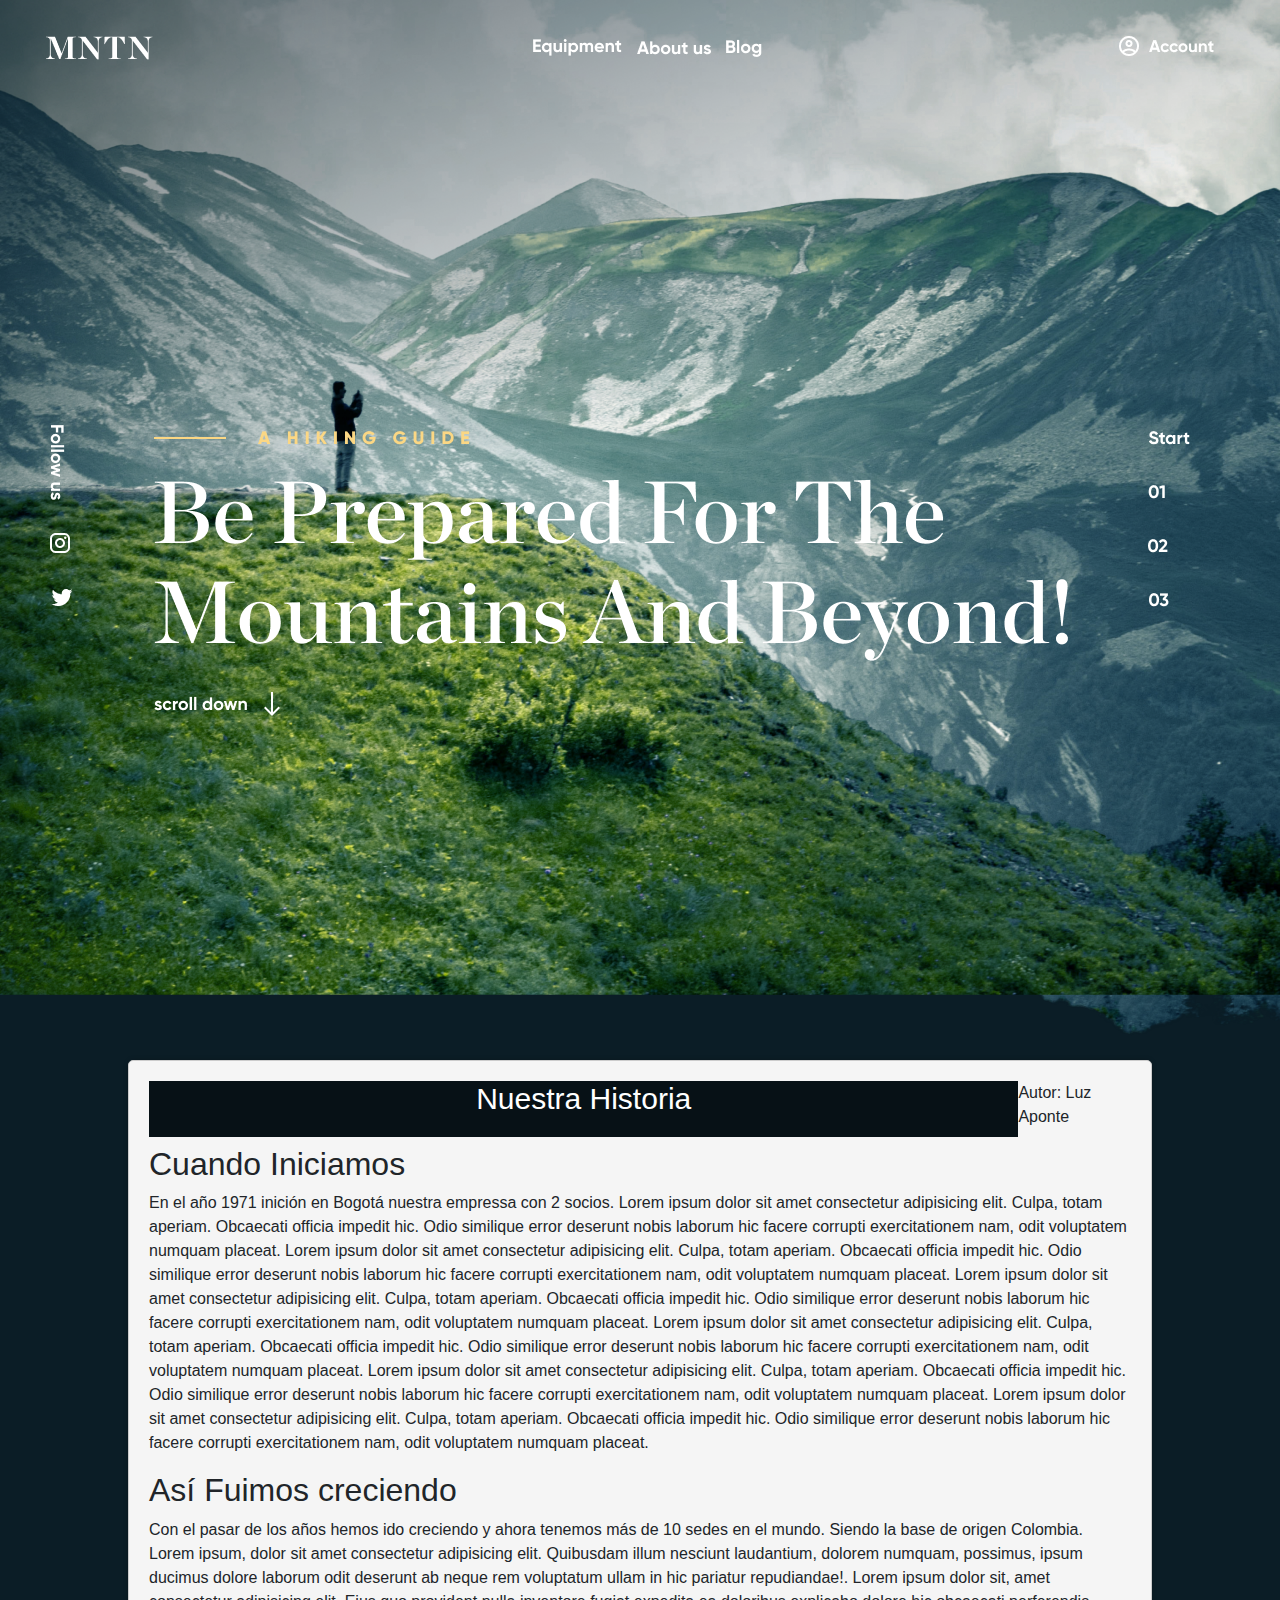
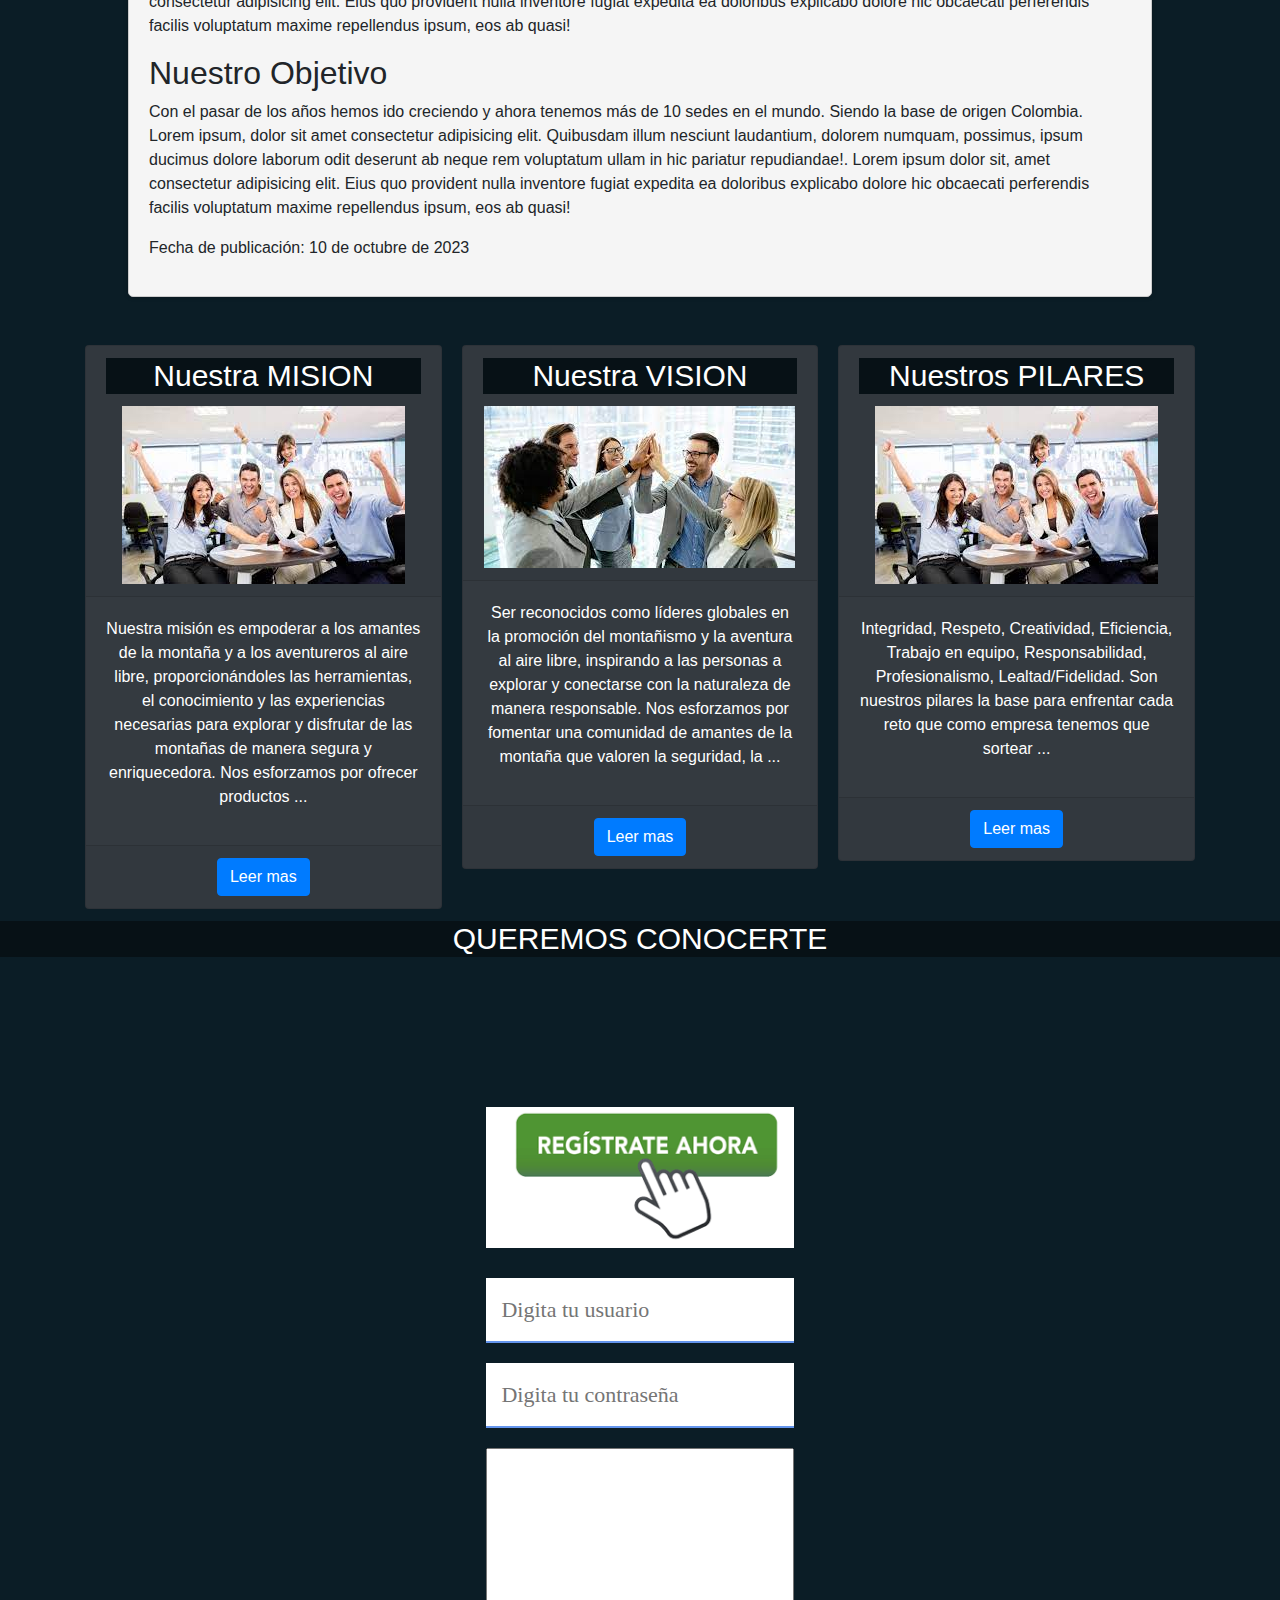
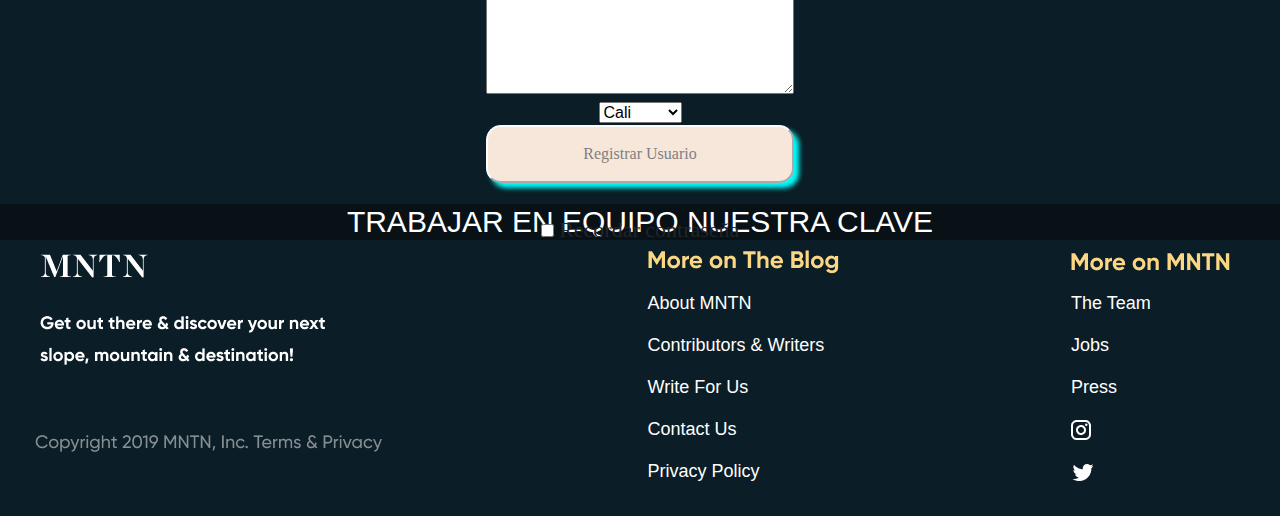
==== about.html @ 76455c4f "avance" ====
<!DOCTYPE html>
<html lang="es">
<head>
    <meta charset="UTF-8">
    <meta name="viewport" content="width=device-width, initial-scale=1.0">
    <title>MNTN ABOUT US</title>

    <link rel="stylesheet" href="https://cdn.jsdelivr.net/npm/bootstrap@4.4.1/dist/css/bootstrap.min.css" integrity="sha384-Vkoo8x4CGsO3+Hhxv8T/Q5PaXtkKtu6ug5TOeNV6gBiFeWPGFN9MuhOf23Q9Ifjh" crossorigin="anonymous">
    <link rel="shortcut icon" href="./Assests/img/favicon.ico" type="image/x-icon">
    <link rel="stylesheet" href="./Styles/styles.css">
    <link rel="stylesheet" href="./Styles/about.css">
</head>
<body>

    <header>
        
        
        
        <div class="logo">
            <a href="./index.html"><img src="./Assests/img/Logo.png" alt="Logo"></a>
        </div>

        
        <!-- barra navegacion-->
        <nav>
            <ul>
                <li><a href="./equipment.html"><img src="./Assests/img/Equipment0.png" alt="Equipment"></a></li>
                <li><a href="./about.html"><img src="./Assests/img/About us.png" alt="About us"></a></li>
                <li><img src="./Assests/img/Blog.png" alt="Blog"></li>
            </ul>
        </nav>
        


        <div class="cuenta">
            <span>
                <img src="./Assests/img/Account.png" alt="ACCOUNT">
            </span>
        </div>
       
    </header>
      
    <section class="content">
        <div class="social">
            <ul>
                <li><img src="./Assests/img/Follow us.png" alt="Follow us"></li>
                <li> <a href="https://www.instagram.com/" target="_blank"> <img src="./Assests/img/Vector.png" alt="Instagram"></a> </li> 
                <li><a href="https://twitter.com/?lang=es" target="_blank"><img src="./Assests/img/twitter.png" alt="Twitter"></a></li>

            </ul>
        </div>

        <div class="mensaje">
            <ul>
                <li><img src="./Assests/img/Group 17.png" alt="A Hiking Guide"></li>
                <li><img src="./Assests/img/Be prepared for the Mountains and beyond!.png" alt="Beprepared"></li>
                <li><img src="./Assests/img/Group 7.png" alt="scroll down"> </li>
            </ul>
        </div>

        <div class="secciones">
            <ul>
                <li><img src="./Assests/img/Start.png" alt="start"></li>
                <li><img src="./Assests/img/01.png" alt="01"></li>
                <li><img src="./Assests/img/02.png" alt="02"></li>
                <li><img src="./Assests/img/03.png" alt="03"></li>
            </ul>
        </div>


    </section>


    <section class="fondo">
        <img class="cielo" src="./Assests/img/HG.png" alt="Cielo">
        <img class="montana" src="./Assests/img/MG.png" alt="Mountain">
        <img class="grama" src="./Assests/img/VG.png" alt="Grama">  
        <img class="sombra"  src="./Assests/img/BG Hero.png" alt="sombra"> 
    </section>


       
   
    <section class="paginaaboutus">
        <article>
            <header>
                <h1>Nuestra Historia</h1>
                <p>Autor: Luz Aponte</p>
            </header>
            <section>
                <h2>Cuando Iniciamos</h2>
                <p>En el año 1971 inición en Bogotá nuestra empressa con 2 socios. 
                    Lorem ipsum dolor sit amet consectetur adipisicing elit. Culpa, totam aperiam. Obcaecati officia impedit hic. Odio similique error deserunt nobis laborum hic facere corrupti exercitationem nam, odit voluptatem numquam placeat.
                    Lorem ipsum dolor sit amet consectetur adipisicing elit. Culpa, totam aperiam. Obcaecati officia impedit hic. Odio similique error deserunt nobis laborum hic facere corrupti exercitationem nam, odit voluptatem numquam placeat.
                    Lorem ipsum dolor sit amet consectetur adipisicing elit. Culpa, totam aperiam. Obcaecati officia impedit hic. Odio similique error deserunt nobis laborum hic facere corrupti exercitationem nam, odit voluptatem numquam placeat.
                    Lorem ipsum dolor sit amet consectetur adipisicing elit. Culpa, totam aperiam. Obcaecati officia impedit hic. Odio similique error deserunt nobis laborum hic facere corrupti exercitationem nam, odit voluptatem numquam placeat.
                    Lorem ipsum dolor sit amet consectetur adipisicing elit. Culpa, totam aperiam. Obcaecati officia impedit hic. Odio similique error deserunt nobis laborum hic facere corrupti exercitationem nam, odit voluptatem numquam placeat.
                    Lorem ipsum dolor sit amet consectetur adipisicing elit. Culpa, totam aperiam. Obcaecati officia impedit hic. Odio similique error deserunt nobis laborum hic facere corrupti exercitationem nam, odit voluptatem numquam placeat.
                </p>
            </section>
            <section>
                <h2>Así Fuimos creciendo</h2>
                <p>Con el pasar de los años hemos ido creciendo y ahora tenemos más de 10 sedes en el mundo. Siendo la base de origen Colombia. Lorem ipsum, dolor sit amet consectetur adipisicing elit. Quibusdam illum nesciunt laudantium, dolorem numquam, possimus, ipsum ducimus dolore laborum odit deserunt ab neque rem voluptatum ullam in hic pariatur repudiandae!. Lorem ipsum dolor sit, amet consectetur adipisicing elit. Eius quo provident nulla inventore fugiat expedita ea doloribus explicabo dolore hic obcaecati perferendis facilis voluptatum maxime repellendus ipsum, eos ab quasi!</p>
            </section>
            <section>
                <h2>Nuestro Objetivo</h2>
                <p>Con el pasar de los años hemos ido creciendo y ahora tenemos más de 10 sedes en el mundo. Siendo la base de origen Colombia. Lorem ipsum, dolor sit amet consectetur adipisicing elit. Quibusdam illum nesciunt laudantium, dolorem numquam, possimus, ipsum ducimus dolore laborum odit deserunt ab neque rem voluptatum ullam in hic pariatur repudiandae!. Lorem ipsum dolor sit, amet consectetur adipisicing elit. Eius quo provident nulla inventore fugiat expedita ea doloribus explicabo dolore hic obcaecati perferendis facilis voluptatum maxime repellendus ipsum, eos ab quasi!</p>
            </section>
            
            <footer>
                <p>Fecha de publicación: 10 de octubre de 2023</p>
            </footer>
        </article>
              
    </section>

    <section class="container mt-5">
        <div class="card-columns">
            <div class="card bg-dark text-center text-white">
    
                <div class="card-header">
                    <h1 class="card-title">Nuestra MISION</h1>
                    <img src="./Assests/img/equipo1.jpg" alt="">
                </div>     
                
                <div class="card-body">
                    <p>
                        Nuestra misión es empoderar a los amantes de la montaña y a los aventureros al aire libre, proporcionándoles las herramientas, el conocimiento y las experiencias necesarias para explorar y disfrutar de las montañas de manera segura y enriquecedora. Nos esforzamos por ofrecer productos ... 
                    </p>
                </div>
    
                <div class="card-footer" >
                    <a href="" class="btn btn-primary">Leer mas</a>
                </div>
              
            </div>
    
            <div class="card bg-dark text-center text-white">
    
                <div class="card-header">
                    <h1 class="card-title">Nuestra VISION</h1>
                    <img src="./Assests/img/equipo2.jpg" alt="">
                </div>     
                
                <div class="card-body">
                    <p>
                        Ser reconocidos como líderes globales en la promoción del montañismo y la aventura al aire libre, inspirando a las personas a explorar y conectarse con la naturaleza de manera responsable. Nos esforzamos por fomentar una comunidad de amantes de la montaña que valoren la seguridad, la ...            </p>
                </div>
    
                <div class="card-footer" >
                    <a href="" class="btn btn-primary">Leer mas</a>
                </div>
              
            </div>
            <div class="card bg-dark text-center text-white">
    
                <div class="card-header">
                    <h1 class="card-title">Nuestros PILARES</h1>
                    <img src="./Assests/img/equipo1.jpg" alt="">
                </div>     
                
                <div class="card-body">
                    <p>
                        Integridad, Respeto, Creatividad, Eficiencia, Trabajo en equipo, Responsabilidad, Profesionalismo, Lealtad/Fidelidad. Son nuestros pilares la base para enfrentar cada reto que como empresa tenemos que sortear ... 
                    </p>
                </div>
    
                <div class="card-footer" >
                    <a href="" class="btn btn-primary">Leer mas</a>
                </div>
              
            </div>
           
        </div>
       </section>

       <h1>
        QUEREMOS CONOCERTE 
    </h1>   


       <section>
        <form>
            <img src="./Assests/img/registro.png" alt="registrto">
            <input type="text" placeholder="Digita tu usuario">
         
            <input type="password" required placeholder="Digita tu contraseña">

            <textarea name="" id="" cols="30" rows="10" maxlength="100"></textarea>
       
       <select name="" id="">
            <option value="Bogota">Bogotá</option>
            <option value="Cali" selected>Cali</option>
            <option value="Medellin">Medellín</option>

       </select>

            <button type="submit">Registrar Usuario</button>
            <div class="recordarContraseñas">
                <input type="checkbox" name="recordar">   
                <label for="recordar">Recordar contraseña</label>
            </div>
          
                     
           
        </form>
    </section>

    

   <!--
    <div class="vacio">

    </div>
   --> 


    <h1>
        TRABAJAR EN EQUIPO NUESTRA CLAVE 
    </h1>    

     


    <footer>
        <div class="copyright">
            <ul>
                <li><a href="./index.html"><img src="./Assests/img/Logo.png" alt="Logo"></a></li>
                <li><img src="./Assests/img/Get out there & discover your next slope, mountain & destination!.png" alt="Get out"></li>
            </ul>
            <img class="privacy" src="./Assests/img/Copyright 2019 MNTN, Inc. Terms & Privacy.png" alt="Copyright"></li>
        </div>

        <div class="Moreontheblog">
            <ul>
                <li><img src="./Assests/img/More on The Blog.png" alt="Moreon the blog"></li>
                <li>About MNTN</li>
                <li>Contributors & Writers</li>
                <li>Write For Us</li>
                <li>Contact Us</li>
                <li>Privacy Policy</li>
            </ul>
        </div>

        <div class="MoreonMNTN">
            <ul>
                <li><img src="./Assests/img/More on MNTN.png" alt="More on MNTN"></li>
                <li>The Team</li>
                <li>Jobs</li>
                <li>Press</li>
                <li> <a href="https://www.instagram.com/" target="_blank"> <img src="./Assests/img/Vector.png" alt="Instagram"></a> </li> 
                <li><a href="https://twitter.com/?lang=es" target="_blank"><img src="./Assests/img/twitter.png" alt="Twitter"></a></li>
            </ul>
        </div>
    </footer>




    <script src="https://code.jquery.com/jquery-3.4.1.slim.min.js" integrity="sha384-J6qa4849blE2+poT4WnyKhv5vZF5SrPo0iEjwBvKU7imGFAV0wwj1yYfoRSJoZ+n" crossorigin="anonymous"></script>
    <script src="https://cdn.jsdelivr.net/npm/popper.js@1.16.0/dist/umd/popper.min.js" integrity="sha384-Q6E9RHvbIyZFJoft+2mJbHaEWldlvI9IOYy5n3zV9zzTtmI3UksdQRVvoxMfooAo" crossorigin="anonymous"></script>
    <script src="https://cdn.jsdelivr.net/npm/bootstrap@4.4.1/dist/js/bootstrap.min.js" integrity="sha384-wfSDF2E50Y2D1uUdj0O3uMBJnjuUD4Ih7YwaYd1iqfktj0Uod8GCExl3Og8ifwB6" crossorigin="anonymous"></script>

</body>
</html>
---- Styles/styles.css ----
body{
    margin: 0;
    padding: 0;
    background-color: #0B1D26;

}

header{
    display: flex;
    flex-direction: row;
    justify-content: space-between;
    /*margin-top: 35px;*/
    width: 100%;
    position: relative;
    z-index: 2;
}

.logo{
  margin-left: 45px; 
  margin-top: 30px;
}

nav ul{
    display: flex;
    flex-direction: row;
    list-style: none;
    margin-top: 35px;
    }

nav ul li{
    display: inline-block;
    margin-right: 15px;
}


.cuenta{
    display: flex;
    flex-direction: row;
    margin-top: 33px;
    margin-right: 65px;
}

.content{
    display: flex;
    flex-direction: row;
    justify-content: space-between;
    width: 100;
    position: relative;
    margin-top: 350px;
    z-index: 2;
}

.social ul li{
    margin-left: 10px; 
    margin-bottom: 30px;
    list-style: none;
}

.mensaje ul li{
    margin-bottom: 30px;
    list-style: none;
}


.secciones ul li{
    margin-bottom: 30px;
    margin-right: 90px;
    list-style: none;
}

.fondo{
    position: relative;
    margin-top: -900px;
    z-index: 0;
}
.cielo{
    position: relative;
    margin-top: -100px;
    width: 100%;
}

.montana{
    margin-top: -400px;
    width: 100%;
}

.grama{
    margin-top: -724px;
    width: 100%;
}

.cielo, .montana, .grama{
    position: relative;
    z-index: 0;
}

.sombra{
    position: absolute;
    top: 0;
    left: 0;
    z-index: 0;
    width: 100%;
}


footer{
display: flex;
flex-direction: row;
justify-content:space-between;
}

.copyright ul li{
    margin-bottom: 30px;
    margin-right: 90px;
    list-style: none;
}


.Moreontheblog ul li{
    padding-bottom: 15px ;
    color: white;     
    font-size: 18px ;
    list-style: none;
}

.MoreonMNTN ul li{
   padding-bottom: 15px ;
   margin-right: 50px;
   color: white;
   font-size: 18px ;
   list-style: none;
}

.privacy{
margin-left: 35px;
margin-top: 40px;
}

.principal{
    display: flex;
    margin-left: 60px;
}

.imagen1 {
    margin-top: 50px;
    margin-left: 60px; 
}

.imagen2 {
    position: relative;
    margin-right: 20px ;
    top: 95px;
}

.imagen3 {
    margin-left: 10%/* Coloca la imagen 3 a la derecha de la imagen 2 */
}


.principal2{
    display: flex;
    margin-left: 60px;
}
      
.imagen21 {
    margin-top: 50px;
    margin-left: 60px; 
}
      
.imagen22 {
    position: relative;
    margin-top: 70px;
    margin-left: 200px;
}
      
.imagen23 {
    margin-top: 70px;
    margin-right: 50px ;
}

.principal3{
    display: flex;
    margin-left: 60px;
}
          
.imagen31 {
    margin-top: 50px;
    margin-left: 60px; 
}
          
.imagen32 {
    position: relative;
    margin-right: 20px ;
    top: 95px;
}

.imagen33 {
   margin-left: 10%/* Coloca la imagen 3 a la derecha de la imagen 2 */

}

.ir a{
    margin-left:  330px;
    color: white;
    font-size: 20px ;
    transition: background-color 0.3s; 
}

.ir a:hover {
    background-color: #0056b3; /* Cambia el color de fondo al pasar el ratón por encima */
}

.ir2 a{
    margin-left: 1150px;
    color: white;
    font-size: 20px ;
    transition: background-color 0.3s; 
}

.ir2 a:hover {
    background-color: #0056b3; /* Cambia el color de fondo al pasar el ratón por encima */
}
---- Styles/about.css ----
body{
    margin: 0;
    padding: 0;
    /*background-color: #0B1D26; */
   /* background-color: brown;  */
}

header{
    display: flex;
    flex-direction: row;
    justify-content: space-between;
    /*margin-top: 35px;*/
    width: 100%;
    position: relative;
    z-index: 2;
}

.fondo .cielo2{
    position: relative;
    margin-top: -75px;
    width: 100%;
    z-index: 0;
}

.sombra{
    position: absolute;
    margin-top: -70px;
    top: 0;
    left: 0;
    z-index: 0;
    width: 100%;
}

h1{
    background-color: #071116;
    color: white;
    text-align: center;
    font-size: 30px;
    font-style: normal;
    width: 100%; 
   
}

caption{
font-size: 32px;
color: white;
padding-bottom: 30px;
}


table{
    margin: 0  auto;
    margin-top: 40px;
    border-collapse: collapse;
    font-size: 20px;
    font-style: normal;
    /* sombra */
    /* text-shadow: 5px 5px 10px cornflowerblue}*/
    background-image: url("../images/qatar1.png");
    background-position: center;
    background-size: 50%;
    background-repeat: no-repeat;
}
th,td{
    border-style: ridge;
    padding: 15px;
}

tr>th{
    /* background con color */
    /* background-color:#78807c; */
    font-size: 22px;
     color: #FBD784;
}

tbody>tr:hover{
    background-color: #78807c;
    color: aliceblue;
}

.valores{
    /*background-color: #071116;*/
    padding: 30px;
    color: white;
    /* flex-direction: row;
    display: flex;
    position: relative;
    width: 100%;
    z-index: 0;*/
}

.vacio{
    width: 100%;
    height: 30px;
    background-color: #071116;
}


article {
    width: 80%;
    margin: 0 auto;
    padding: 20px;
    background-color: #f5f5f5;
    border: 1px solid #ccc;
    border-radius: 5px;
    box-shadow: 0 0 5px rgba(0, 0, 0, 0.2);
}


form{
    position: relative;
    top:100px;
    left: 35%;
    width: 30%;
    text-align: center;
    margin-top: 50px;
    margin-bottom: 50px;
}

form>img{
    width: 80%;
    padding-bottom: 30px;
}

form>input{
    font-size: 22px;
    width: 80%;
    margin-bottom: 20px;
    padding: 15px;
    /*border-radius: 15px; */
    border-color: cornflowerblue;
    border-top-style: none;
    border-left-style: none;
    border-right-style: none;
    font-size: 22px;
    font-family: 'Croissant One', cursive;
    font-family: 'Mulish', sans-serif;
    font-family: 'Young Serif', serif;
}

form>input:focus{
    outline:none;
}

form>button{
    background-color: rgb(247, 230, 218);
    color: gray;
    padding: 15px;
    width: 80%;
    border-radius: 15px;
    font-family: 'Mulish', sans-serif;
    font-family: 'Young Serif', serif;
    border-color: rgb(252, 252, 254);
    box-shadow: 5px 5px 5px cyan;
}
form>button:hover{
color: white;
width: 85%;
background-color: aquamarine;
}

.recordarContraseñas{
    padding-top: 30px;
    font-size: 22px;
    font-family: 'Croissant One', cursive;
    font-family: 'Mulish', sans-serif;
    font-family: 'Young Serif', serif;
}

textarea{
    max-width: 80%;
    max-height: 300px;
    min-width: 80%;
    min-height: 100px;
}
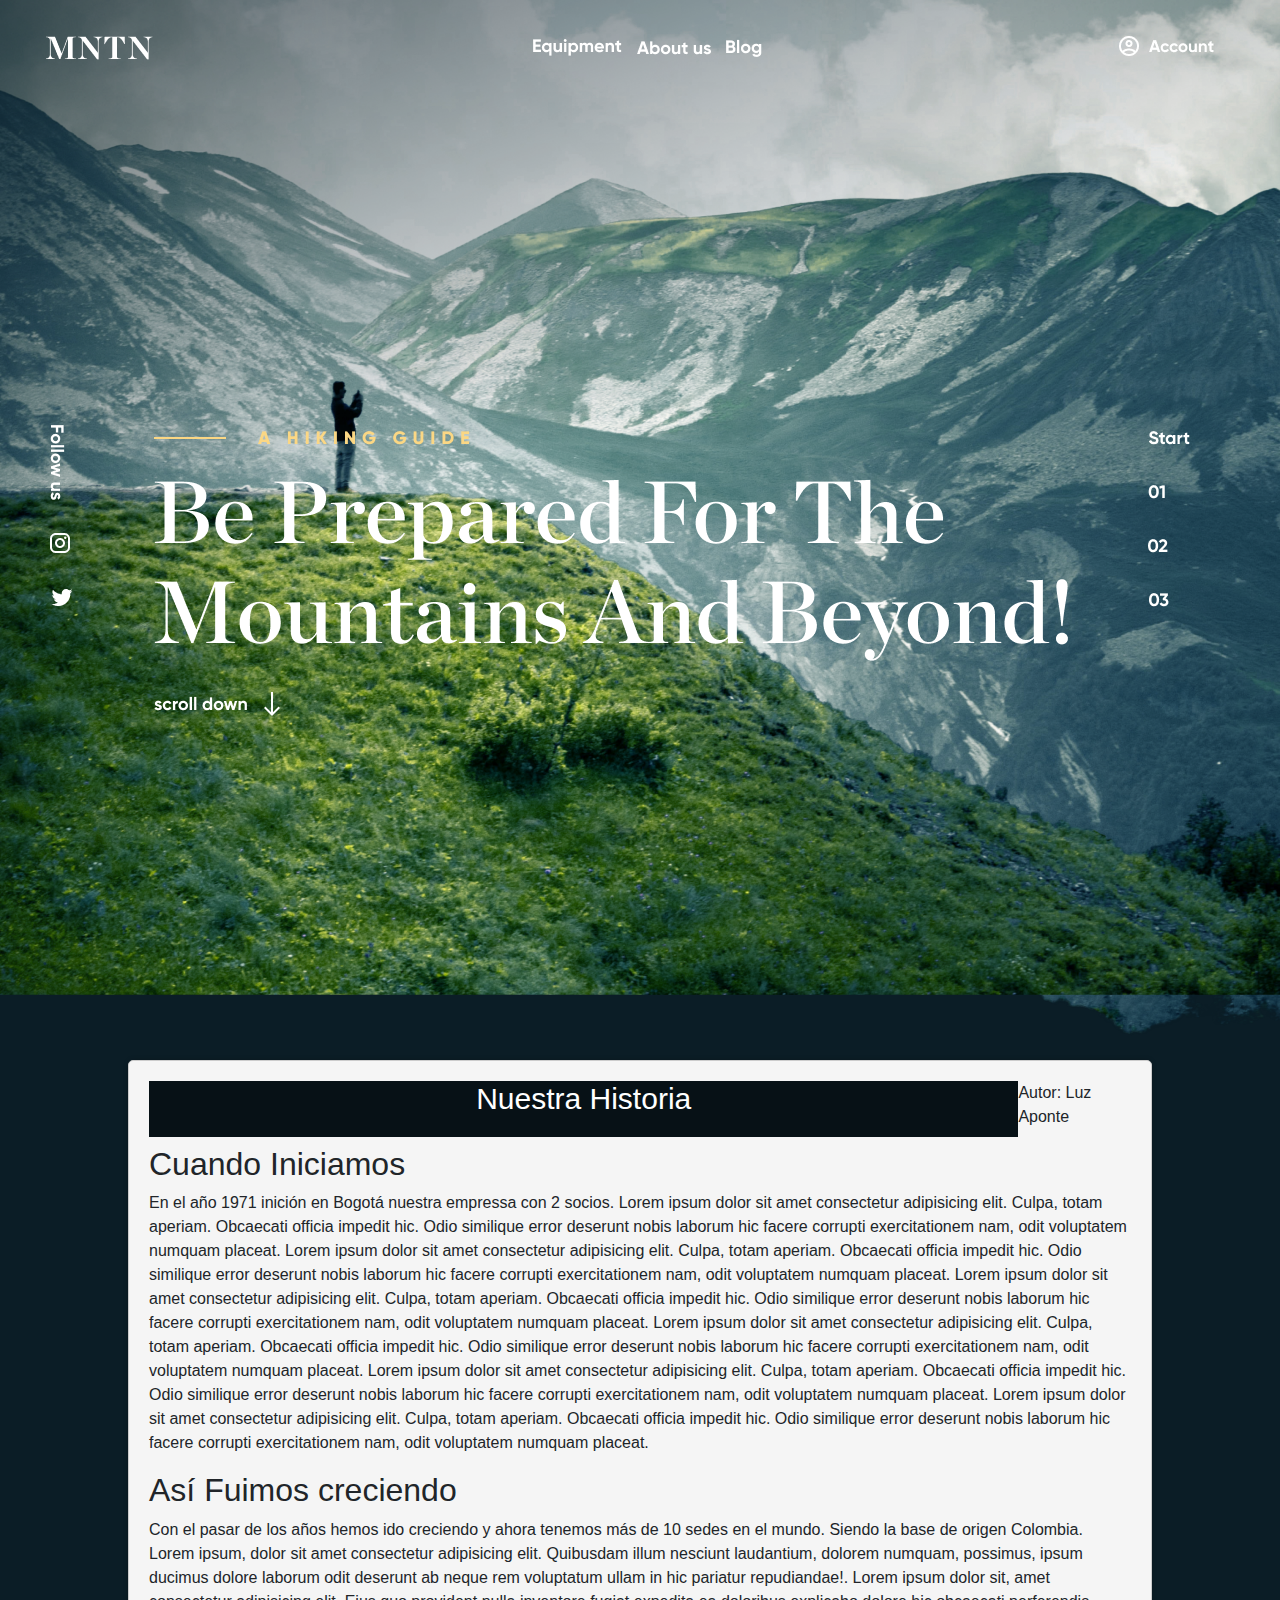
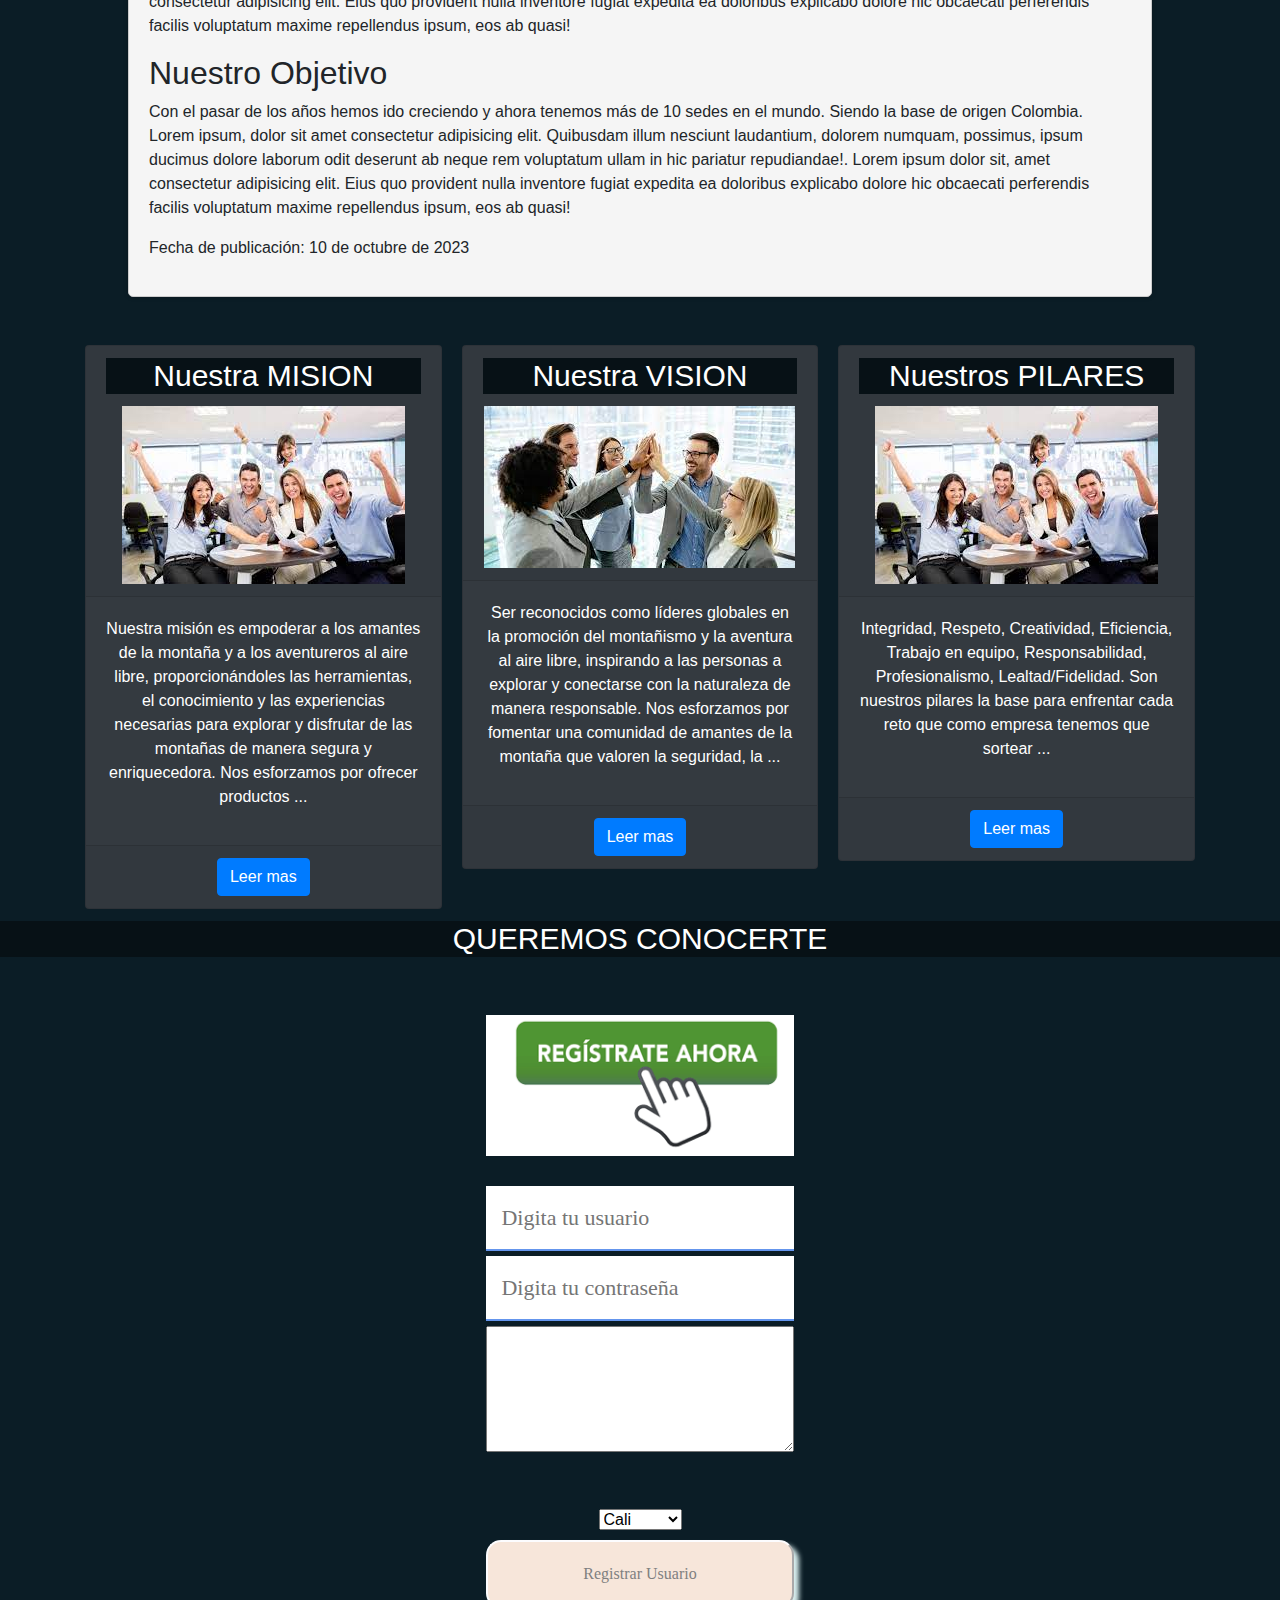
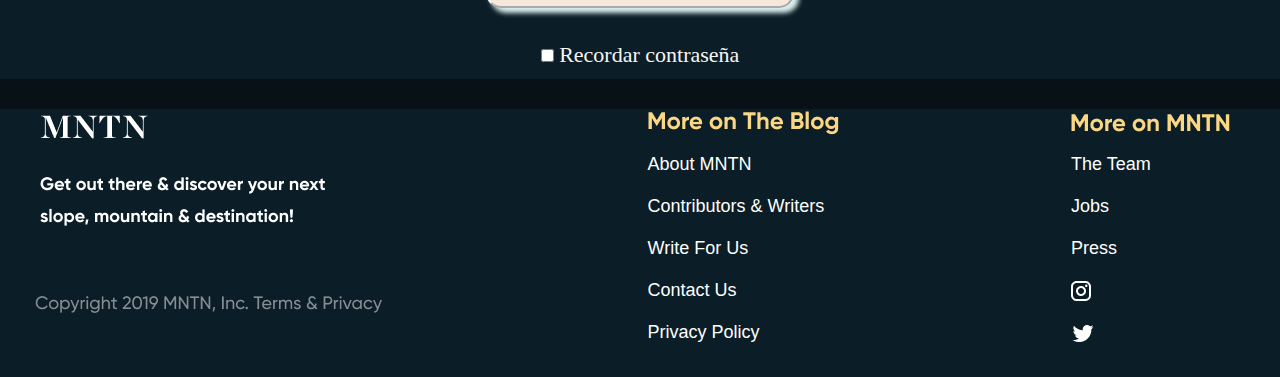
==== commit ccc4510f: "ultimos cambios" ====
--- a/about.html
+++ b/about.html
@@ -179,49 +179,37 @@
     </h1>   
 
 
-       <section>
+       <section class="formulario">
         <form>
             <img src="./Assests/img/registro.png" alt="registrto">
             <input type="text" placeholder="Digita tu usuario">
          
             <input type="password" required placeholder="Digita tu contraseña">
 
-            <textarea name="" id="" cols="30" rows="10" maxlength="100"></textarea>
+            <textarea name="" id="" cols="30" rows="5" maxlength="100"></textarea>
        
-       <select name="" id="">
-            <option value="Bogota">Bogotá</option>
-            <option value="Cali" selected>Cali</option>
-            <option value="Medellin">Medellín</option>
-
-       </select>
+                        
+            <div class="centrado">
+                <select name="" id="select">
+                    <option value="Bogota">Bogotá</option>
+                    <option value="Cali" selected>Cali</option>
+                    <option value="Medellin">Medellín</option>
+                </select>
+            </div>
 
             <button type="submit">Registrar Usuario</button>
             <div class="recordarContraseñas">
                 <input type="checkbox" name="recordar">   
                 <label for="recordar">Recordar contraseña</label>
             </div>
-          
-                     
-           
         </form>
     </section>
 
-    
-
-   <!--
+      
     <div class="vacio">
 
     </div>
-   --> 
-
-
-    <h1>
-        TRABAJAR EN EQUIPO NUESTRA CLAVE 
-    </h1>    
-
-     
-
-
+   
     <footer>
         <div class="copyright">
             <ul>
--- a/Styles/styles.css
+++ b/Styles/styles.css
@@ -139,6 +139,7 @@
 .principal{
     display: flex;
     margin-left: 60px;
+    max-width: 100%;
 }
 
 .imagen1 {
@@ -160,6 +161,7 @@
 .principal2{
     display: flex;
     margin-left: 60px;
+    max-width: 100%;
 }
       
 .imagen21 {
@@ -181,7 +183,8 @@
 .principal3{
     display: flex;
     margin-left: 60px;
-}
+    max-width: 100%;
+   }
           
 .imagen31 {
     margin-top: 50px;
--- a/Styles/about.css
+++ b/Styles/about.css
@@ -113,7 +113,7 @@
     left: 35%;
     width: 30%;
     text-align: center;
-    margin-top: 50px;
+    margin-top: -50px;
     margin-bottom: 50px;
 }
 
@@ -125,7 +125,7 @@
 form>input{
     font-size: 22px;
     width: 80%;
-    margin-bottom: 20px;
+    margin-bottom: 5px;
     padding: 15px;
     /*border-radius: 15px; */
     border-color: cornflowerblue;
@@ -143,33 +143,51 @@
 }
 
 form>button{
+    margin-top: 10px;
     background-color: rgb(247, 230, 218);
     color: gray;
-    padding: 15px;
+    padding: 20px;
     width: 80%;
     border-radius: 15px;
     font-family: 'Mulish', sans-serif;
     font-family: 'Young Serif', serif;
     border-color: rgb(252, 252, 254);
-    box-shadow: 5px 5px 5px cyan;
+    box-shadow: 5px 5px 5px rgb(219, 240, 240);
 }
 form>button:hover{
 color: white;
 width: 85%;
-background-color: aquamarine;
+background-color: rgb(118, 158, 205);
 }
 
 .recordarContraseñas{
+    color: #f5f5f5;
     padding-top: 30px;
+    padding-bottom: 50px;
     font-size: 22px;
     font-family: 'Croissant One', cursive;
     font-family: 'Mulish', sans-serif;
     font-family: 'Young Serif', serif;
+    margin-bottom: 15px;   
 }
 
 textarea{
+    margen
     max-width: 80%;
     max-height: 300px;
     min-width: 80%;
     min-height: 100px;
-}+    margin-bottom: 40px;
+}
+
+#select{
+    margin-top: 10px;
+}
+
+.centrado {
+    text-align: center; /* Centra horizontalmente */
+    display: flex;
+    justify-content: center; /* Centra horizontalmente en flexbox */
+    align-items: center; /* Centra verticalmente en flexbox */
+    
+  }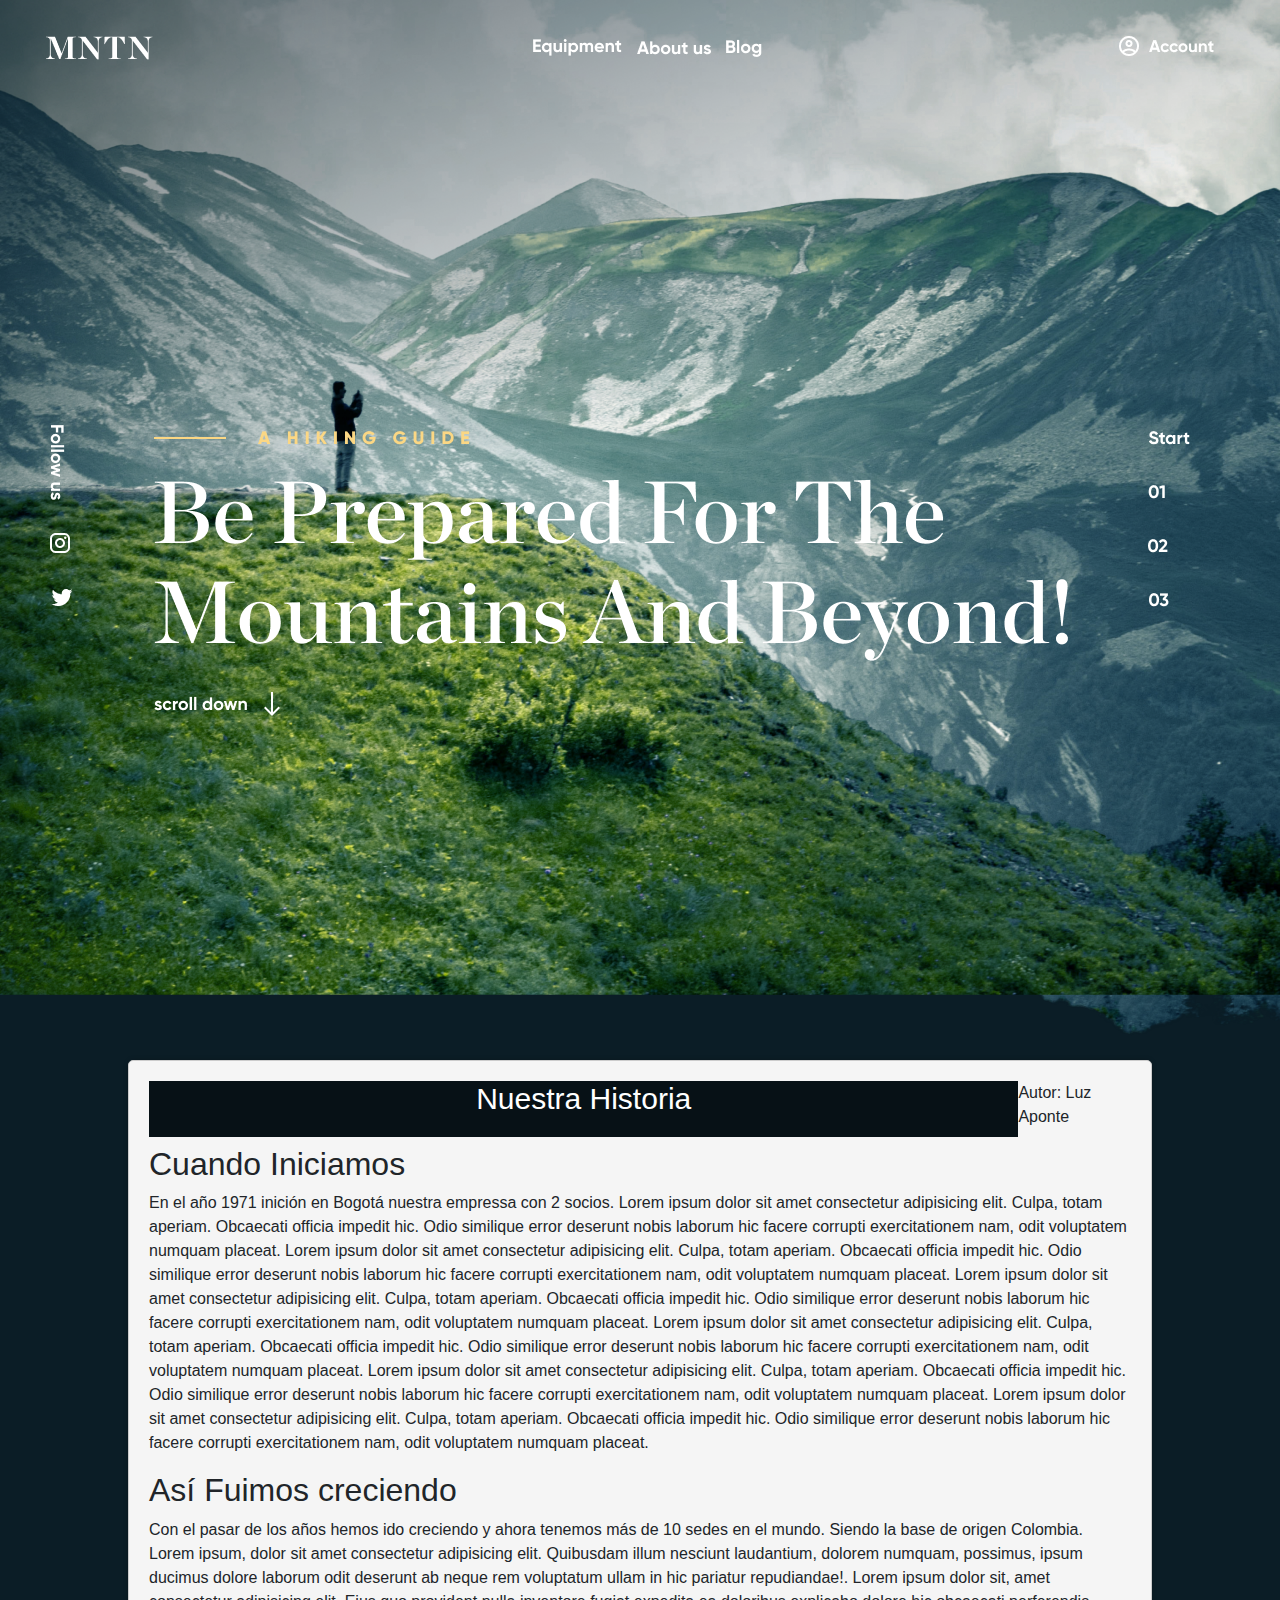
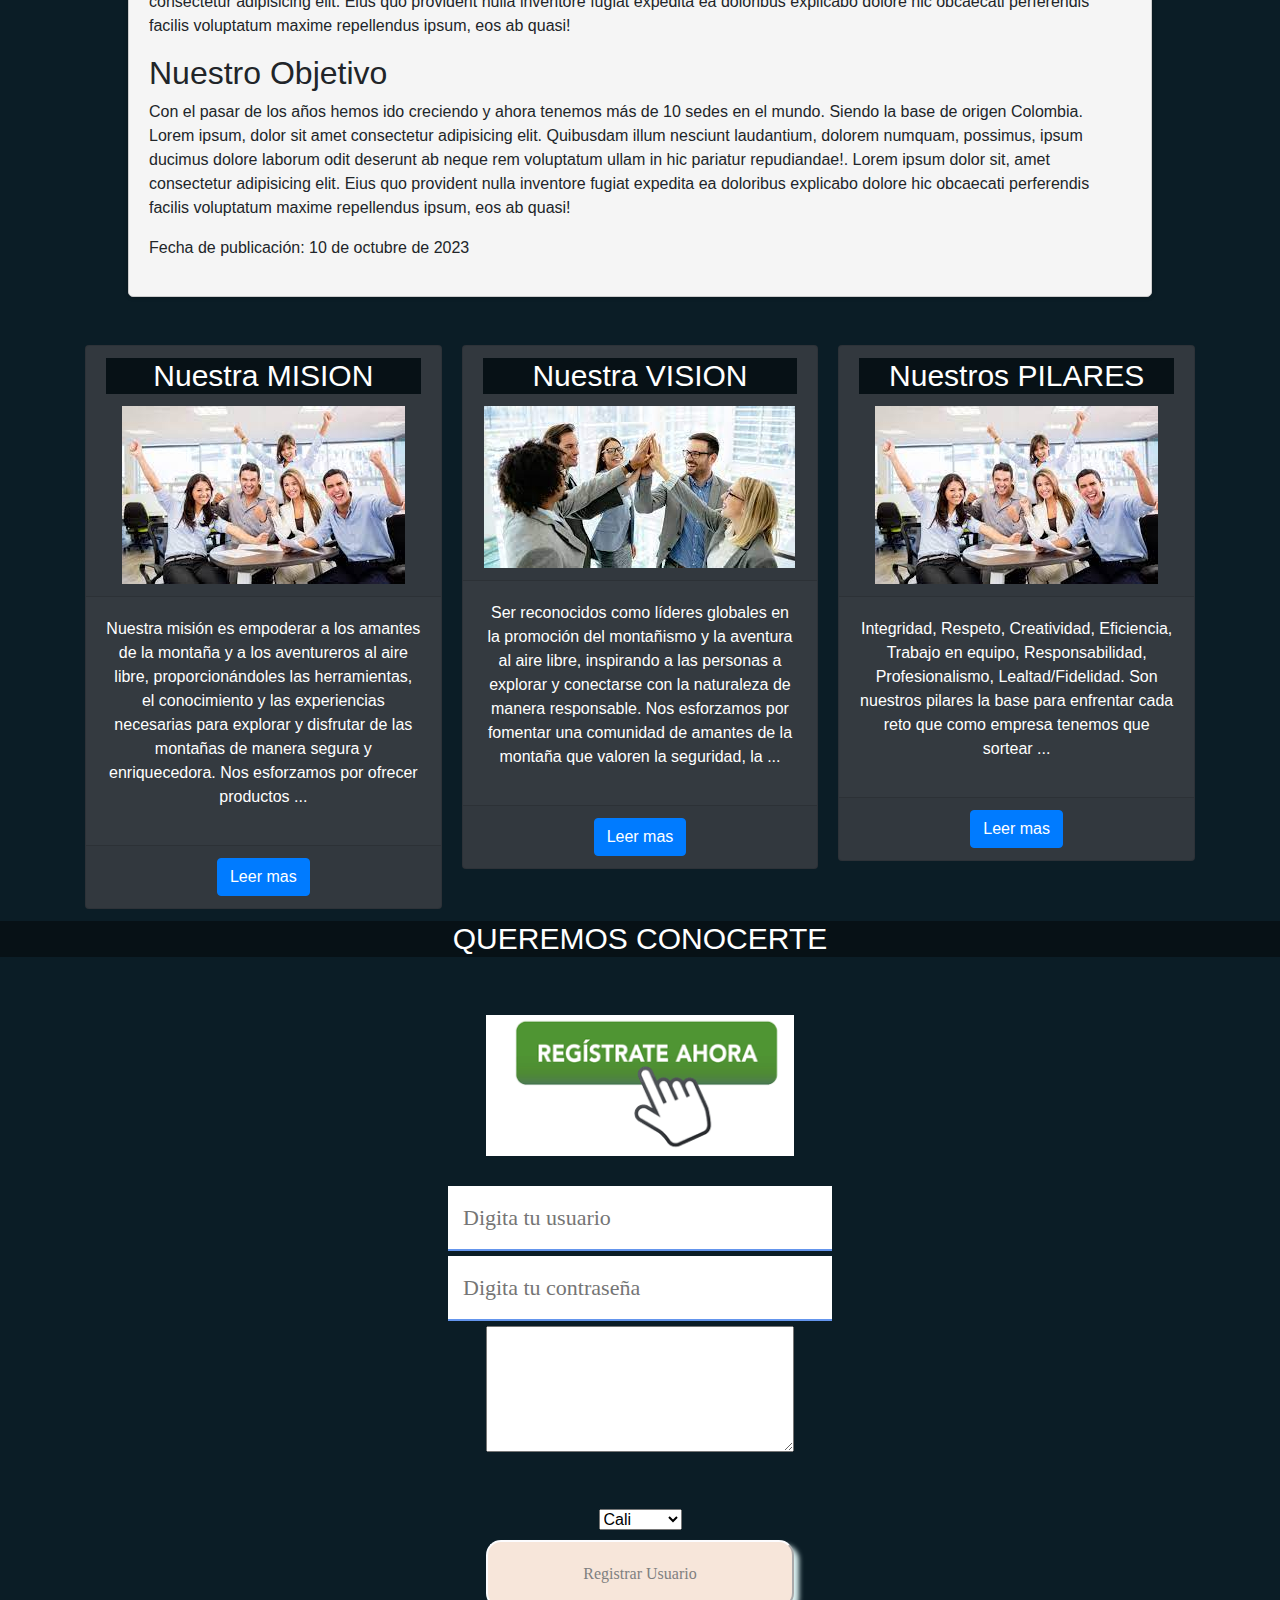
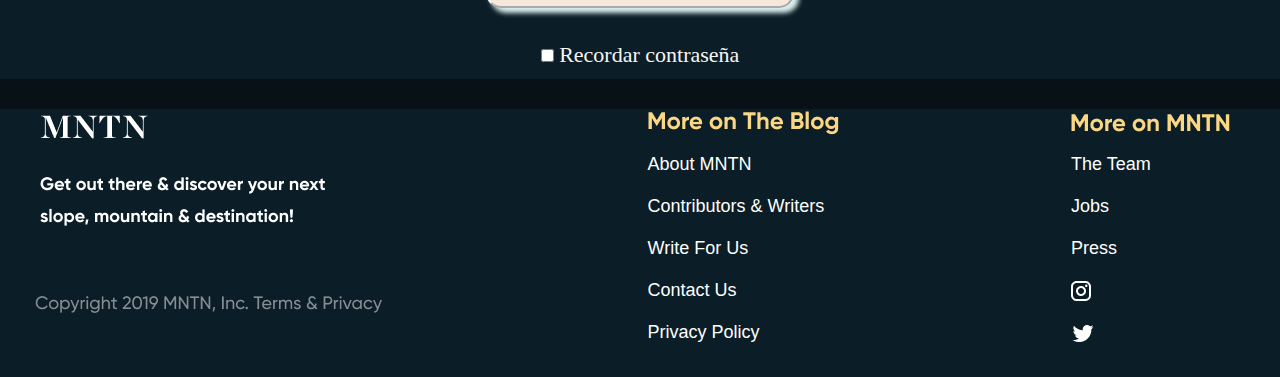
==== commit c601263b: "Actualizacion Formulario en about.html" ====
--- a/about.html
+++ b/about.html
@@ -1,26 +1,29 @@
 <!DOCTYPE html>
 <html lang="es">
+
 <head>
     <meta charset="UTF-8">
     <meta name="viewport" content="width=device-width, initial-scale=1.0">
     <title>MNTN ABOUT US</title>
 
-    <link rel="stylesheet" href="https://cdn.jsdelivr.net/npm/bootstrap@4.4.1/dist/css/bootstrap.min.css" integrity="sha384-Vkoo8x4CGsO3+Hhxv8T/Q5PaXtkKtu6ug5TOeNV6gBiFeWPGFN9MuhOf23Q9Ifjh" crossorigin="anonymous">
+    <link rel="stylesheet" href="https://cdn.jsdelivr.net/npm/bootstrap@4.4.1/dist/css/bootstrap.min.css"
+        integrity="sha384-Vkoo8x4CGsO3+Hhxv8T/Q5PaXtkKtu6ug5TOeNV6gBiFeWPGFN9MuhOf23Q9Ifjh" crossorigin="anonymous">
     <link rel="shortcut icon" href="./Assests/img/favicon.ico" type="image/x-icon">
     <link rel="stylesheet" href="./Styles/styles.css">
     <link rel="stylesheet" href="./Styles/about.css">
 </head>
+
 <body>
 
     <header>
-        
-        
-        
+
+
+
         <div class="logo">
             <a href="./index.html"><img src="./Assests/img/Logo.png" alt="Logo"></a>
         </div>
 
-        
+
         <!-- barra navegacion-->
         <nav>
             <ul>
@@ -29,7 +32,7 @@
                 <li><img src="./Assests/img/Blog.png" alt="Blog"></li>
             </ul>
         </nav>
-        
+
 
 
         <div class="cuenta">
@@ -37,15 +40,17 @@
                 <img src="./Assests/img/Account.png" alt="ACCOUNT">
             </span>
         </div>
-       
+
     </header>
-      
+
     <section class="content">
         <div class="social">
             <ul>
                 <li><img src="./Assests/img/Follow us.png" alt="Follow us"></li>
-                <li> <a href="https://www.instagram.com/" target="_blank"> <img src="./Assests/img/Vector.png" alt="Instagram"></a> </li> 
-                <li><a href="https://twitter.com/?lang=es" target="_blank"><img src="./Assests/img/twitter.png" alt="Twitter"></a></li>
+                <li> <a href="https://www.instagram.com/" target="_blank"> <img src="./Assests/img/Vector.png"
+                            alt="Instagram"></a> </li>
+                <li><a href="https://twitter.com/?lang=es" target="_blank"><img src="./Assests/img/twitter.png"
+                            alt="Twitter"></a></li>
 
             </ul>
         </div>
@@ -74,13 +79,13 @@
     <section class="fondo">
         <img class="cielo" src="./Assests/img/HG.png" alt="Cielo">
         <img class="montana" src="./Assests/img/MG.png" alt="Mountain">
-        <img class="grama" src="./Assests/img/VG.png" alt="Grama">  
-        <img class="sombra"  src="./Assests/img/BG Hero.png" alt="sombra"> 
-    </section>
-
-
-       
-   
+        <img class="grama" src="./Assests/img/VG.png" alt="Grama">
+        <img class="sombra" src="./Assests/img/BG Hero.png" alt="sombra">
+    </section>
+
+
+
+
     <section class="paginaaboutus">
         <article>
             <header>
@@ -89,106 +94,141 @@
             </header>
             <section>
                 <h2>Cuando Iniciamos</h2>
-                <p>En el año 1971 inición en Bogotá nuestra empressa con 2 socios. 
-                    Lorem ipsum dolor sit amet consectetur adipisicing elit. Culpa, totam aperiam. Obcaecati officia impedit hic. Odio similique error deserunt nobis laborum hic facere corrupti exercitationem nam, odit voluptatem numquam placeat.
-                    Lorem ipsum dolor sit amet consectetur adipisicing elit. Culpa, totam aperiam. Obcaecati officia impedit hic. Odio similique error deserunt nobis laborum hic facere corrupti exercitationem nam, odit voluptatem numquam placeat.
-                    Lorem ipsum dolor sit amet consectetur adipisicing elit. Culpa, totam aperiam. Obcaecati officia impedit hic. Odio similique error deserunt nobis laborum hic facere corrupti exercitationem nam, odit voluptatem numquam placeat.
-                    Lorem ipsum dolor sit amet consectetur adipisicing elit. Culpa, totam aperiam. Obcaecati officia impedit hic. Odio similique error deserunt nobis laborum hic facere corrupti exercitationem nam, odit voluptatem numquam placeat.
-                    Lorem ipsum dolor sit amet consectetur adipisicing elit. Culpa, totam aperiam. Obcaecati officia impedit hic. Odio similique error deserunt nobis laborum hic facere corrupti exercitationem nam, odit voluptatem numquam placeat.
-                    Lorem ipsum dolor sit amet consectetur adipisicing elit. Culpa, totam aperiam. Obcaecati officia impedit hic. Odio similique error deserunt nobis laborum hic facere corrupti exercitationem nam, odit voluptatem numquam placeat.
+                <p>En el año 1971 inición en Bogotá nuestra empressa con 2 socios.
+                    Lorem ipsum dolor sit amet consectetur adipisicing elit. Culpa, totam aperiam. Obcaecati officia
+                    impedit hic. Odio similique error deserunt nobis laborum hic facere corrupti exercitationem nam,
+                    odit voluptatem numquam placeat.
+                    Lorem ipsum dolor sit amet consectetur adipisicing elit. Culpa, totam aperiam. Obcaecati officia
+                    impedit hic. Odio similique error deserunt nobis laborum hic facere corrupti exercitationem nam,
+                    odit voluptatem numquam placeat.
+                    Lorem ipsum dolor sit amet consectetur adipisicing elit. Culpa, totam aperiam. Obcaecati officia
+                    impedit hic. Odio similique error deserunt nobis laborum hic facere corrupti exercitationem nam,
+                    odit voluptatem numquam placeat.
+                    Lorem ipsum dolor sit amet consectetur adipisicing elit. Culpa, totam aperiam. Obcaecati officia
+                    impedit hic. Odio similique error deserunt nobis laborum hic facere corrupti exercitationem nam,
+                    odit voluptatem numquam placeat.
+                    Lorem ipsum dolor sit amet consectetur adipisicing elit. Culpa, totam aperiam. Obcaecati officia
+                    impedit hic. Odio similique error deserunt nobis laborum hic facere corrupti exercitationem nam,
+                    odit voluptatem numquam placeat.
+                    Lorem ipsum dolor sit amet consectetur adipisicing elit. Culpa, totam aperiam. Obcaecati officia
+                    impedit hic. Odio similique error deserunt nobis laborum hic facere corrupti exercitationem nam,
+                    odit voluptatem numquam placeat.
                 </p>
             </section>
             <section>
                 <h2>Así Fuimos creciendo</h2>
-                <p>Con el pasar de los años hemos ido creciendo y ahora tenemos más de 10 sedes en el mundo. Siendo la base de origen Colombia. Lorem ipsum, dolor sit amet consectetur adipisicing elit. Quibusdam illum nesciunt laudantium, dolorem numquam, possimus, ipsum ducimus dolore laborum odit deserunt ab neque rem voluptatum ullam in hic pariatur repudiandae!. Lorem ipsum dolor sit, amet consectetur adipisicing elit. Eius quo provident nulla inventore fugiat expedita ea doloribus explicabo dolore hic obcaecati perferendis facilis voluptatum maxime repellendus ipsum, eos ab quasi!</p>
+                <p>Con el pasar de los años hemos ido creciendo y ahora tenemos más de 10 sedes en el mundo. Siendo la
+                    base de origen Colombia. Lorem ipsum, dolor sit amet consectetur adipisicing elit. Quibusdam illum
+                    nesciunt laudantium, dolorem numquam, possimus, ipsum ducimus dolore laborum odit deserunt ab neque
+                    rem voluptatum ullam in hic pariatur repudiandae!. Lorem ipsum dolor sit, amet consectetur
+                    adipisicing elit. Eius quo provident nulla inventore fugiat expedita ea doloribus explicabo dolore
+                    hic obcaecati perferendis facilis voluptatum maxime repellendus ipsum, eos ab quasi!</p>
             </section>
             <section>
                 <h2>Nuestro Objetivo</h2>
-                <p>Con el pasar de los años hemos ido creciendo y ahora tenemos más de 10 sedes en el mundo. Siendo la base de origen Colombia. Lorem ipsum, dolor sit amet consectetur adipisicing elit. Quibusdam illum nesciunt laudantium, dolorem numquam, possimus, ipsum ducimus dolore laborum odit deserunt ab neque rem voluptatum ullam in hic pariatur repudiandae!. Lorem ipsum dolor sit, amet consectetur adipisicing elit. Eius quo provident nulla inventore fugiat expedita ea doloribus explicabo dolore hic obcaecati perferendis facilis voluptatum maxime repellendus ipsum, eos ab quasi!</p>
+                <p>Con el pasar de los años hemos ido creciendo y ahora tenemos más de 10 sedes en el mundo. Siendo la
+                    base de origen Colombia. Lorem ipsum, dolor sit amet consectetur adipisicing elit. Quibusdam illum
+                    nesciunt laudantium, dolorem numquam, possimus, ipsum ducimus dolore laborum odit deserunt ab neque
+                    rem voluptatum ullam in hic pariatur repudiandae!. Lorem ipsum dolor sit, amet consectetur
+                    adipisicing elit. Eius quo provident nulla inventore fugiat expedita ea doloribus explicabo dolore
+                    hic obcaecati perferendis facilis voluptatum maxime repellendus ipsum, eos ab quasi!</p>
             </section>
-            
+
             <footer>
                 <p>Fecha de publicación: 10 de octubre de 2023</p>
             </footer>
         </article>
-              
+
     </section>
 
     <section class="container mt-5">
         <div class="card-columns">
             <div class="card bg-dark text-center text-white">
-    
+
                 <div class="card-header">
                     <h1 class="card-title">Nuestra MISION</h1>
                     <img src="./Assests/img/equipo1.jpg" alt="">
-                </div>     
-                
+                </div>
+
                 <div class="card-body">
                     <p>
-                        Nuestra misión es empoderar a los amantes de la montaña y a los aventureros al aire libre, proporcionándoles las herramientas, el conocimiento y las experiencias necesarias para explorar y disfrutar de las montañas de manera segura y enriquecedora. Nos esforzamos por ofrecer productos ... 
+                        Nuestra misión es empoderar a los amantes de la montaña y a los aventureros al aire libre,
+                        proporcionándoles las herramientas, el conocimiento y las experiencias necesarias para explorar
+                        y disfrutar de las montañas de manera segura y enriquecedora. Nos esforzamos por ofrecer
+                        productos ...
                     </p>
                 </div>
-    
-                <div class="card-footer" >
+
+                <div class="card-footer">
                     <a href="" class="btn btn-primary">Leer mas</a>
                 </div>
-              
-            </div>
-    
+
+            </div>
+
             <div class="card bg-dark text-center text-white">
-    
+
                 <div class="card-header">
                     <h1 class="card-title">Nuestra VISION</h1>
                     <img src="./Assests/img/equipo2.jpg" alt="">
-                </div>     
-                
+                </div>
+
                 <div class="card-body">
                     <p>
-                        Ser reconocidos como líderes globales en la promoción del montañismo y la aventura al aire libre, inspirando a las personas a explorar y conectarse con la naturaleza de manera responsable. Nos esforzamos por fomentar una comunidad de amantes de la montaña que valoren la seguridad, la ...            </p>
-                </div>
-    
-                <div class="card-footer" >
+                        Ser reconocidos como líderes globales en la promoción del montañismo y la aventura al aire
+                        libre, inspirando a las personas a explorar y conectarse con la naturaleza de manera
+                        responsable. Nos esforzamos por fomentar una comunidad de amantes de la montaña que valoren la
+                        seguridad, la ... </p>
+                </div>
+
+                <div class="card-footer">
                     <a href="" class="btn btn-primary">Leer mas</a>
                 </div>
-              
+
             </div>
             <div class="card bg-dark text-center text-white">
-    
+
                 <div class="card-header">
                     <h1 class="card-title">Nuestros PILARES</h1>
                     <img src="./Assests/img/equipo1.jpg" alt="">
-                </div>     
-                
+                </div>
+
                 <div class="card-body">
                     <p>
-                        Integridad, Respeto, Creatividad, Eficiencia, Trabajo en equipo, Responsabilidad, Profesionalismo, Lealtad/Fidelidad. Son nuestros pilares la base para enfrentar cada reto que como empresa tenemos que sortear ... 
+                        Integridad, Respeto, Creatividad, Eficiencia, Trabajo en equipo, Responsabilidad,
+                        Profesionalismo, Lealtad/Fidelidad. Son nuestros pilares la base para enfrentar cada reto que
+                        como empresa tenemos que sortear ...
                     </p>
                 </div>
-    
-                <div class="card-footer" >
+
+                <div class="card-footer">
                     <a href="" class="btn btn-primary">Leer mas</a>
                 </div>
-              
-            </div>
-           
-        </div>
-       </section>
-
-       <h1>
-        QUEREMOS CONOCERTE 
-    </h1>   
-
-
-       <section class="formulario">
-        <form>
+
+            </div>
+
+        </div>
+    </section>
+
+    <h1>
+        QUEREMOS CONOCERTE
+    </h1>
+
+
+    <section class="formulario">
+        <!-- colocar id al formulario -->
+        <form id="formularioUsuario">
             <img src="./Assests/img/registro.png" alt="registrto">
-            <input type="text" placeholder="Digita tu usuario">
-         
-            <input type="password" required placeholder="Digita tu contraseña">
+
+            <!-- colocar id al input y colocar span al id -->
+            <input type="text" placeholder="Digita tu usuario" id="usuario" />
+            <span id="usuarioError" class="color-error"></span>
+
+            <input type="password" placeholder="Digita tu contraseña" id="clave" />
+            <span id="claveError" class="color-error"></span>
 
             <textarea name="" id="" cols="30" rows="5" maxlength="100"></textarea>
-       
-                        
+
+
             <div class="centrado">
                 <select name="" id="select">
                     <option value="Bogota">Bogotá</option>
@@ -198,23 +238,33 @@
             </div>
 
             <button type="submit">Registrar Usuario</button>
+
             <div class="recordarContraseñas">
-                <input type="checkbox" name="recordar">   
+                <input type="checkbox" name="recordar">
                 <label for="recordar">Recordar contraseña</label>
             </div>
         </form>
-    </section>
-
-      
+
+        <!-- enlazar al js,  instancia de la clase, le pasamos el id del formulario a la clase -->
+        <script src="./js/script.js"></script>
+        <script>
+            const formulario = new ValidadorFormulario('formularioUsuario')
+        </script>
+
+
+    </section>
+
+
     <div class="vacio">
 
     </div>
-   
+
     <footer>
         <div class="copyright">
             <ul>
                 <li><a href="./index.html"><img src="./Assests/img/Logo.png" alt="Logo"></a></li>
-                <li><img src="./Assests/img/Get out there & discover your next slope, mountain & destination!.png" alt="Get out"></li>
+                <li><img src="./Assests/img/Get out there & discover your next slope, mountain & destination!.png"
+                        alt="Get out"></li>
             </ul>
             <img class="privacy" src="./Assests/img/Copyright 2019 MNTN, Inc. Terms & Privacy.png" alt="Copyright"></li>
         </div>
@@ -236,18 +286,25 @@
                 <li>The Team</li>
                 <li>Jobs</li>
                 <li>Press</li>
-                <li> <a href="https://www.instagram.com/" target="_blank"> <img src="./Assests/img/Vector.png" alt="Instagram"></a> </li> 
-                <li><a href="https://twitter.com/?lang=es" target="_blank"><img src="./Assests/img/twitter.png" alt="Twitter"></a></li>
+                <li> <a href="https://www.instagram.com/" target="_blank"> <img src="./Assests/img/Vector.png"
+                            alt="Instagram"></a> </li>
+                <li><a href="https://twitter.com/?lang=es" target="_blank"><img src="./Assests/img/twitter.png"
+                            alt="Twitter"></a></li>
             </ul>
         </div>
     </footer>
 
 
-
-
-    <script src="https://code.jquery.com/jquery-3.4.1.slim.min.js" integrity="sha384-J6qa4849blE2+poT4WnyKhv5vZF5SrPo0iEjwBvKU7imGFAV0wwj1yYfoRSJoZ+n" crossorigin="anonymous"></script>
-    <script src="https://cdn.jsdelivr.net/npm/popper.js@1.16.0/dist/umd/popper.min.js" integrity="sha384-Q6E9RHvbIyZFJoft+2mJbHaEWldlvI9IOYy5n3zV9zzTtmI3UksdQRVvoxMfooAo" crossorigin="anonymous"></script>
-    <script src="https://cdn.jsdelivr.net/npm/bootstrap@4.4.1/dist/js/bootstrap.min.js" integrity="sha384-wfSDF2E50Y2D1uUdj0O3uMBJnjuUD4Ih7YwaYd1iqfktj0Uod8GCExl3Og8ifwB6" crossorigin="anonymous"></script>
+    <script src="https://code.jquery.com/jquery-3.4.1.slim.min.js"
+        integrity="sha384-J6qa4849blE2+poT4WnyKhv5vZF5SrPo0iEjwBvKU7imGFAV0wwj1yYfoRSJoZ+n"
+        crossorigin="anonymous"></script>
+    <script src="https://cdn.jsdelivr.net/npm/popper.js@1.16.0/dist/umd/popper.min.js"
+        integrity="sha384-Q6E9RHvbIyZFJoft+2mJbHaEWldlvI9IOYy5n3zV9zzTtmI3UksdQRVvoxMfooAo"
+        crossorigin="anonymous"></script>
+    <script src="https://cdn.jsdelivr.net/npm/bootstrap@4.4.1/dist/js/bootstrap.min.js"
+        integrity="sha384-wfSDF2E50Y2D1uUdj0O3uMBJnjuUD4Ih7YwaYd1iqfktj0Uod8GCExl3Og8ifwB6"
+        crossorigin="anonymous"></script>
 
 </body>
-</html>
+
+</html>--- a/Styles/styles.css
+++ b/Styles/styles.css
@@ -137,70 +137,69 @@
 }
 
 .principal{
-    display: flex;
-    margin-left: 60px;
-    max-width: 100%;
-}
-
-.imagen1 {
-    margin-top: 50px;
-    margin-left: 60px; 
-}
-
-.imagen2 {
-    position: relative;
-    margin-right: 20px ;
-    top: 95px;
-}
-
-.imagen3 {
-    margin-left: 10%/* Coloca la imagen 3 a la derecha de la imagen 2 */
-}
+ width: 100%;
+ display: inline-flex;
+ margin-top: 100px;
+}
+
+
+.principalinterno{
+    display:flex;
+    width: 100%;
+    margin-right: 15px;
+    margin-left: 15px;
+}
+
+
+.imagen1, .imagen2, .imagen3{
+    flex: 1;
+    padding: 10px;
+    width: 100%;
+}
+
 
 
 .principal2{
-    display: flex;
-    margin-left: 60px;
-    max-width: 100%;
-}
-      
-.imagen21 {
-    margin-top: 50px;
-    margin-left: 60px; 
-}
-      
-.imagen22 {
-    position: relative;
-    margin-top: 70px;
-    margin-left: 200px;
-}
-      
-.imagen23 {
-    margin-top: 70px;
-    margin-right: 50px ;
+    width: 100%;
+    display: inline-flex;
+    margin-top: 100px;
+   
+}
+
+.principalinterno2{
+    display:flex;
+    width: 100%;
+    margin-right: 15px;
+    margin-left: 15px;
+}
+
+.imagen21, .imagen22, .imagen23{
+    flex: 1;
+    padding: 10px;
+    width: 100%;
 }
 
 .principal3{
-    display: flex;
-    margin-left: 60px;
-    max-width: 100%;
-   }
-          
-.imagen31 {
-    margin-top: 50px;
-    margin-left: 60px; 
-}
-          
-.imagen32 {
-    position: relative;
-    margin-right: 20px ;
-    top: 95px;
-}
-
-.imagen33 {
-   margin-left: 10%/* Coloca la imagen 3 a la derecha de la imagen 2 */
-
-}
+    width: 100%;
+    display: inline-flex;
+    margin-top: 100px;
+   
+}
+
+.principalinterno3{
+    display:flex;
+    width: 100%;
+    margin-right: 15px;
+    margin-left: 15px;
+}
+
+
+.imagen31, .imagen32, .imagen33{
+    flex: 1;
+    padding: 10px;
+    width: 100%;
+}
+
 
 .ir a{
     margin-left:  330px;
--- a/Styles/about.css
+++ b/Styles/about.css
@@ -1,11 +1,11 @@
-body{
+body {
     margin: 0;
     padding: 0;
     /*background-color: #0B1D26; */
-   /* background-color: brown;  */
-}
-
-header{
+    /* background-color: brown;  */
+}
+
+header {
     display: flex;
     flex-direction: row;
     justify-content: space-between;
@@ -15,14 +15,14 @@
     z-index: 2;
 }
 
-.fondo .cielo2{
+.fondo .cielo2 {
     position: relative;
     margin-top: -75px;
     width: 100%;
     z-index: 0;
 }
 
-.sombra{
+.sombra {
     position: absolute;
     margin-top: -70px;
     top: 0;
@@ -31,25 +31,25 @@
     width: 100%;
 }
 
-h1{
+h1 {
     background-color: #071116;
     color: white;
     text-align: center;
     font-size: 30px;
     font-style: normal;
-    width: 100%; 
-   
-}
-
-caption{
-font-size: 32px;
-color: white;
-padding-bottom: 30px;
-}
-
-
-table{
-    margin: 0  auto;
+    width: 100%;
+
+}
+
+caption {
+    font-size: 32px;
+    color: white;
+    padding-bottom: 30px;
+}
+
+
+table {
+    margin: 0 auto;
     margin-top: 40px;
     border-collapse: collapse;
     font-size: 20px;
@@ -61,24 +61,26 @@
     background-size: 50%;
     background-repeat: no-repeat;
 }
-th,td{
+
+th,
+td {
     border-style: ridge;
     padding: 15px;
 }
 
-tr>th{
+tr>th {
     /* background con color */
     /* background-color:#78807c; */
     font-size: 22px;
-     color: #FBD784;
-}
-
-tbody>tr:hover{
+    color: #FBD784;
+}
+
+tbody>tr:hover {
     background-color: #78807c;
     color: aliceblue;
 }
 
-.valores{
+.valores {
     /*background-color: #071116;*/
     padding: 30px;
     color: white;
@@ -89,7 +91,7 @@
     z-index: 0;*/
 }
 
-.vacio{
+.vacio {
     width: 100%;
     height: 30px;
     background-color: #071116;
@@ -107,9 +109,9 @@
 }
 
 
-form{
-    position: relative;
-    top:100px;
+form {
+    position: relative;
+    top: 100px;
     left: 35%;
     width: 30%;
     text-align: center;
@@ -117,14 +119,14 @@
     margin-bottom: 50px;
 }
 
-form>img{
+form>img {
     width: 80%;
     padding-bottom: 30px;
 }
 
-form>input{
-    font-size: 22px;
-    width: 80%;
+form>input {
+    font-size: 22px;
+    width: 100%;
     margin-bottom: 5px;
     padding: 15px;
     /*border-radius: 15px; */
@@ -138,11 +140,11 @@
     font-family: 'Young Serif', serif;
 }
 
-form>input:focus{
-    outline:none;
-}
-
-form>button{
+form>input:focus {
+    outline: none;
+}
+
+form>button {
     margin-top: 10px;
     background-color: rgb(247, 230, 218);
     color: gray;
@@ -154,13 +156,14 @@
     border-color: rgb(252, 252, 254);
     box-shadow: 5px 5px 5px rgb(219, 240, 240);
 }
-form>button:hover{
-color: white;
-width: 85%;
-background-color: rgb(118, 158, 205);
-}
-
-.recordarContraseñas{
+
+form>button:hover {
+    color: white;
+    width: 85%;
+    background-color: rgb(118, 158, 205);
+}
+
+.recordarContraseñas {
     color: #f5f5f5;
     padding-top: 30px;
     padding-bottom: 50px;
@@ -168,11 +171,11 @@
     font-family: 'Croissant One', cursive;
     font-family: 'Mulish', sans-serif;
     font-family: 'Young Serif', serif;
-    margin-bottom: 15px;   
-}
-
-textarea{
-    margen
+    margin-bottom: 15px;
+}
+
+textarea {
+    /* margin: 0;  Puedes ajustar esto según tus necesidades */
     max-width: 80%;
     max-height: 300px;
     min-width: 80%;
@@ -180,14 +183,28 @@
     margin-bottom: 40px;
 }
 
-#select{
+#select {
     margin-top: 10px;
 }
 
 .centrado {
-    text-align: center; /* Centra horizontalmente */
+    text-align: center;
+    /* Centra horizontalmente */
     display: flex;
-    justify-content: center; /* Centra horizontalmente en flexbox */
-    align-items: center; /* Centra verticalmente en flexbox */
-    
-  }+    justify-content: center;
+    /* Centra horizontalmente en flexbox */
+    align-items: center;
+    /* Centra verticalmente en flexbox */
+
+}
+
+.error-input{
+    border: 3px solid red;
+    display: block;
+}
+
+
+.color-error{
+    color: white;
+}
+   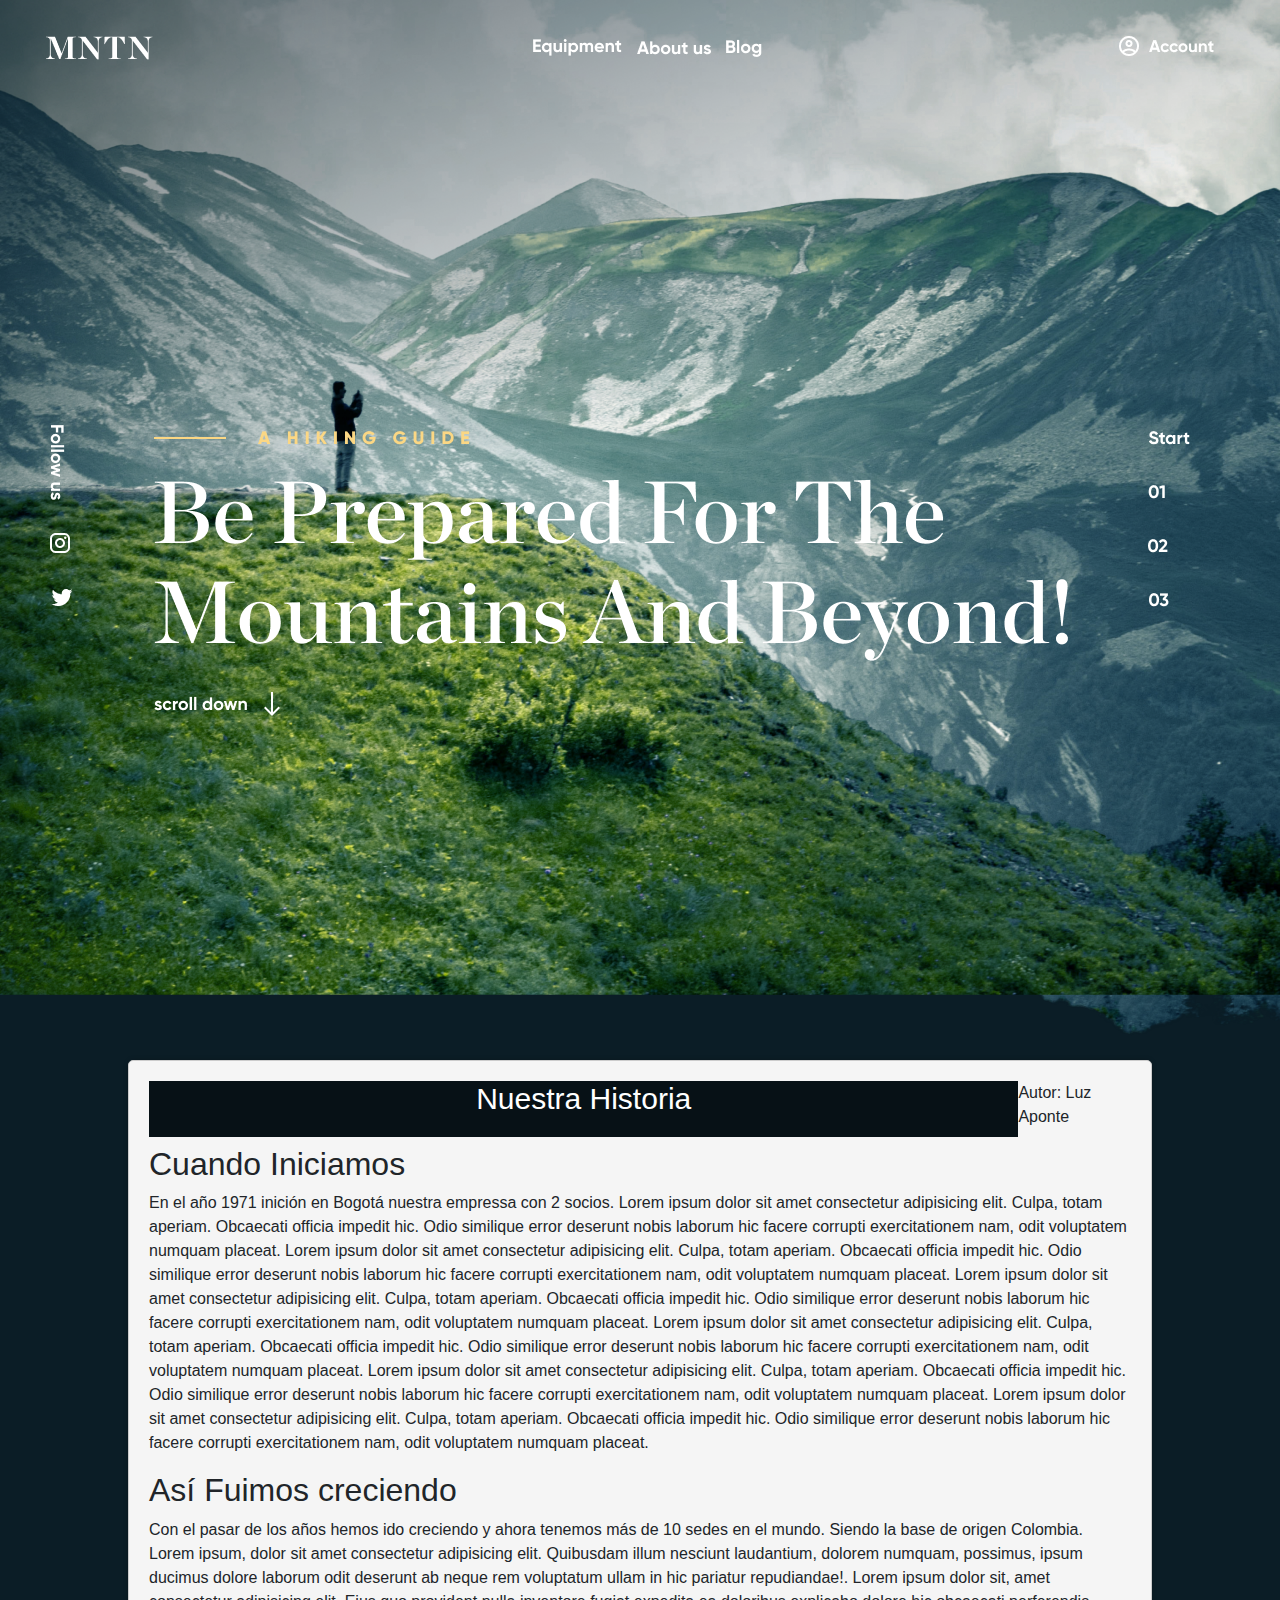
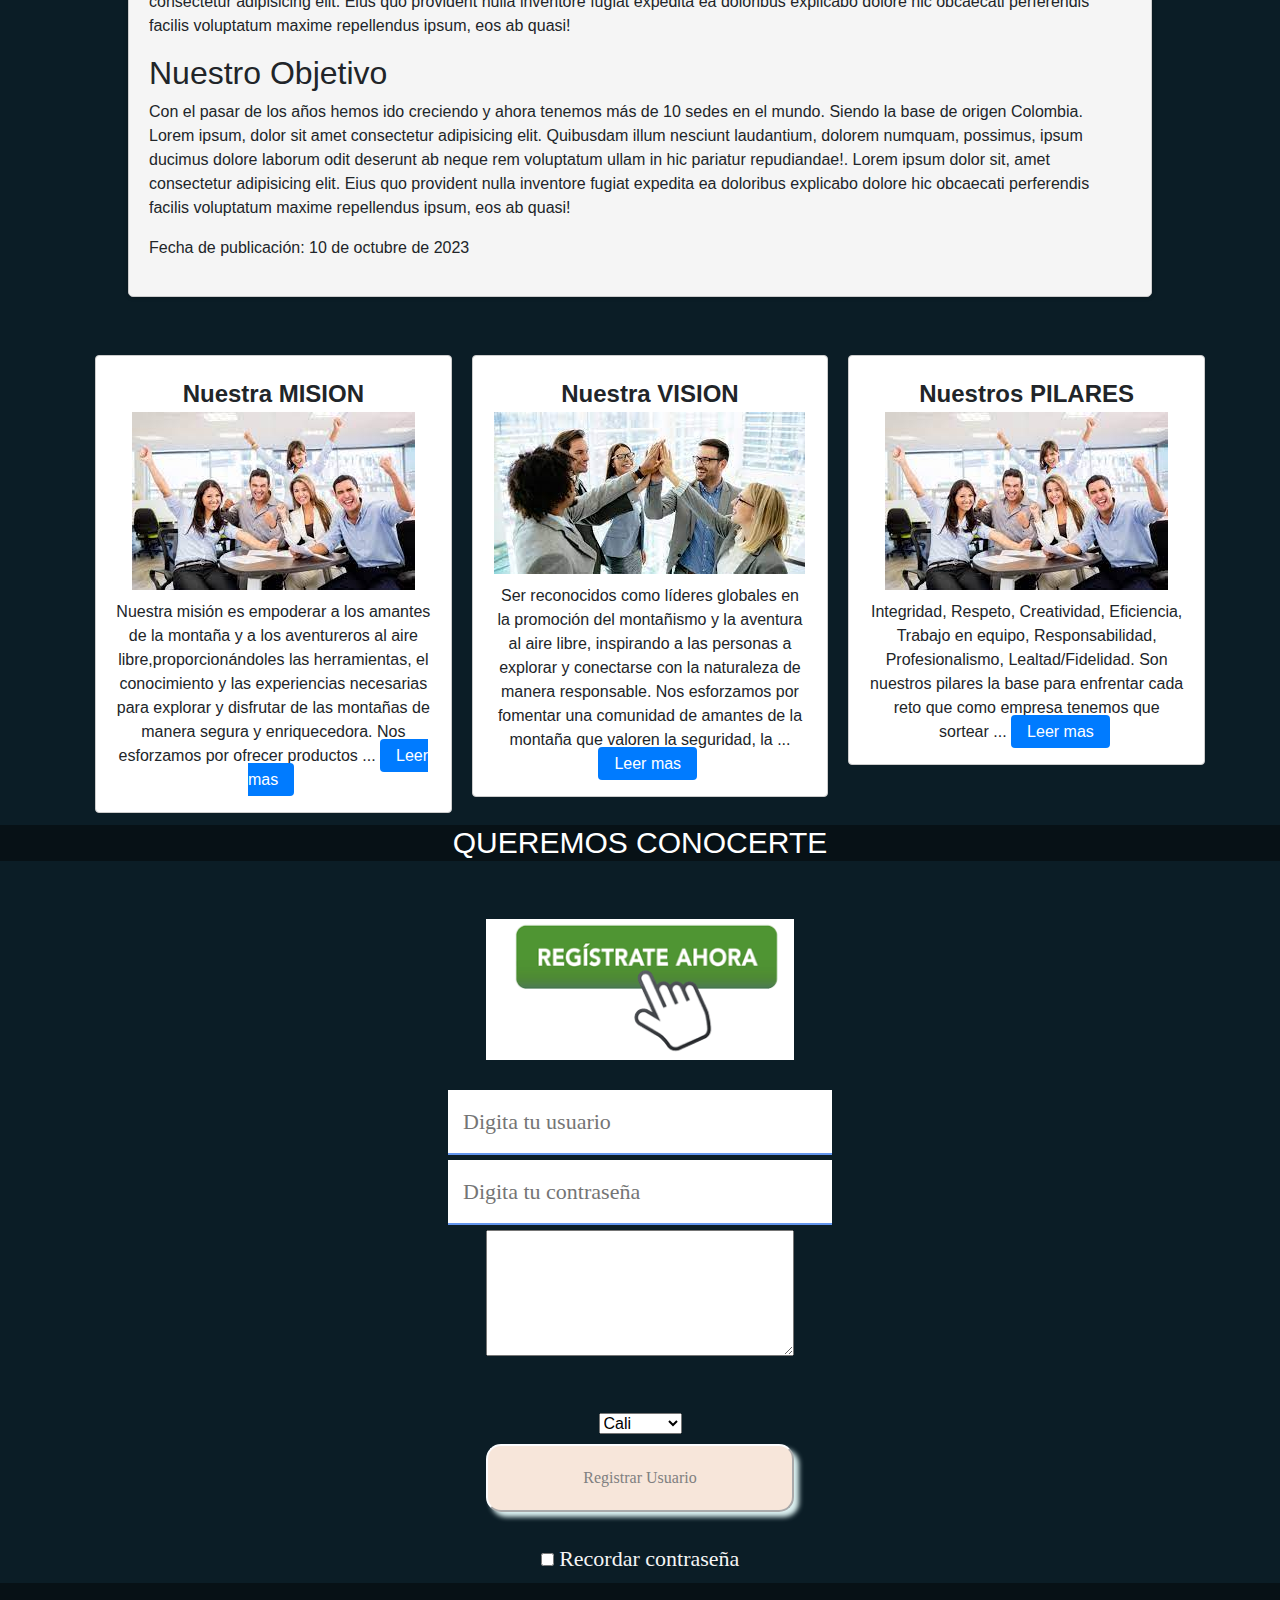
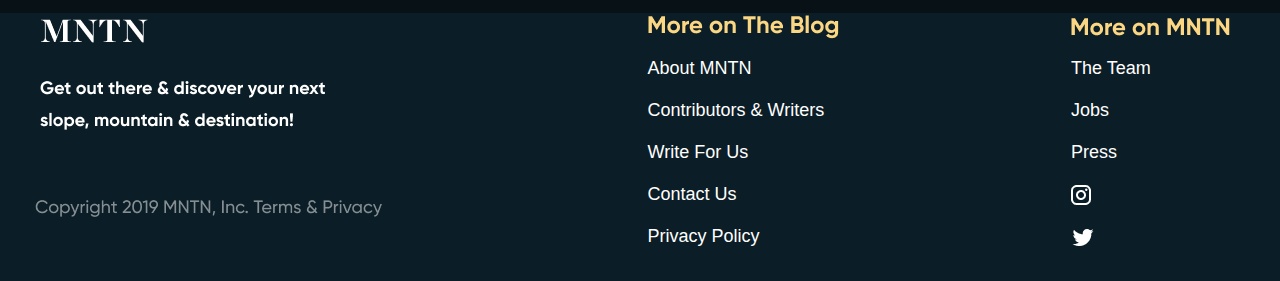
==== commit d48b4f0e: "Entrega final" ====
--- a/about.html
+++ b/about.html
@@ -142,20 +142,23 @@
     </section>
 
     <section class="container mt-5">
-        <div class="card-columns">
-            <div class="card bg-dark text-center text-white">
+        <div class="card-columns" id="listaValores">
+            
+          <!-- 
+            <div class="card bg-dark text-center text-white" class="prueba1">
 
                 <div class="card-header">
                     <h1 class="card-title">Nuestra MISION</h1>
-                    <img src="./Assests/img/equipo1.jpg" alt="">
-                </div>
-
-                <div class="card-body">
+                    <img class="imagenX" src="./Assests/img/equipo1.jpg" alt="">
+                </div>
+
+                <div class="card-body" >
                     <p>
                         Nuestra misión es empoderar a los amantes de la montaña y a los aventureros al aire libre,
                         proporcionándoles las herramientas, el conocimiento y las experiencias necesarias para explorar
                         y disfrutar de las montañas de manera segura y enriquecedora. Nos esforzamos por ofrecer
                         productos ...
+
                     </p>
                 </div>
 
@@ -177,7 +180,8 @@
                         Ser reconocidos como líderes globales en la promoción del montañismo y la aventura al aire
                         libre, inspirando a las personas a explorar y conectarse con la naturaleza de manera
                         responsable. Nos esforzamos por fomentar una comunidad de amantes de la montaña que valoren la
-                        seguridad, la ... </p>
+                        seguridad, la ...
+                     </p>
                 </div>
 
                 <div class="card-footer">
@@ -206,6 +210,7 @@
 
             </div>
 
+          -->
         </div>
     </section>
 
@@ -305,6 +310,7 @@
         integrity="sha384-wfSDF2E50Y2D1uUdj0O3uMBJnjuUD4Ih7YwaYd1iqfktj0Uod8GCExl3Og8ifwB6"
         crossorigin="anonymous"></script>
 
+        <script src="consultarDatos.js"></script>
 </body>
 
 </html>--- a/Styles/about.css
+++ b/Styles/about.css
@@ -207,4 +207,42 @@
 .color-error{
     color: white;
 }
-   +   
+
+
+/* Estilos para la tarjeta */
+.card {
+    display: flex;
+    flex-direction: column;
+    align-items: center;
+    text-align: center;
+    border: 1px solid #ccc;
+    padding: 20px;
+    margin: 10px;
+  }
+  
+  .imagenX {
+    max-width: 100%;
+    height: auto;
+    margin-bottom: 10px;
+  }
+  
+  .estilotitulo {
+    font-size: 1.5em;
+    font-weight: bold;
+    margin-bottom: 10px;
+  }
+  
+  .estilotexto {
+    margin-bottom: 20px;
+  }
+  
+  .estiloboton {
+    margin-top: 10px;
+    background-color: #007bff;
+    color: white;
+    padding: 8px 16px;
+    border: none;
+    border-radius: 4px;
+    cursor: pointer;
+  }